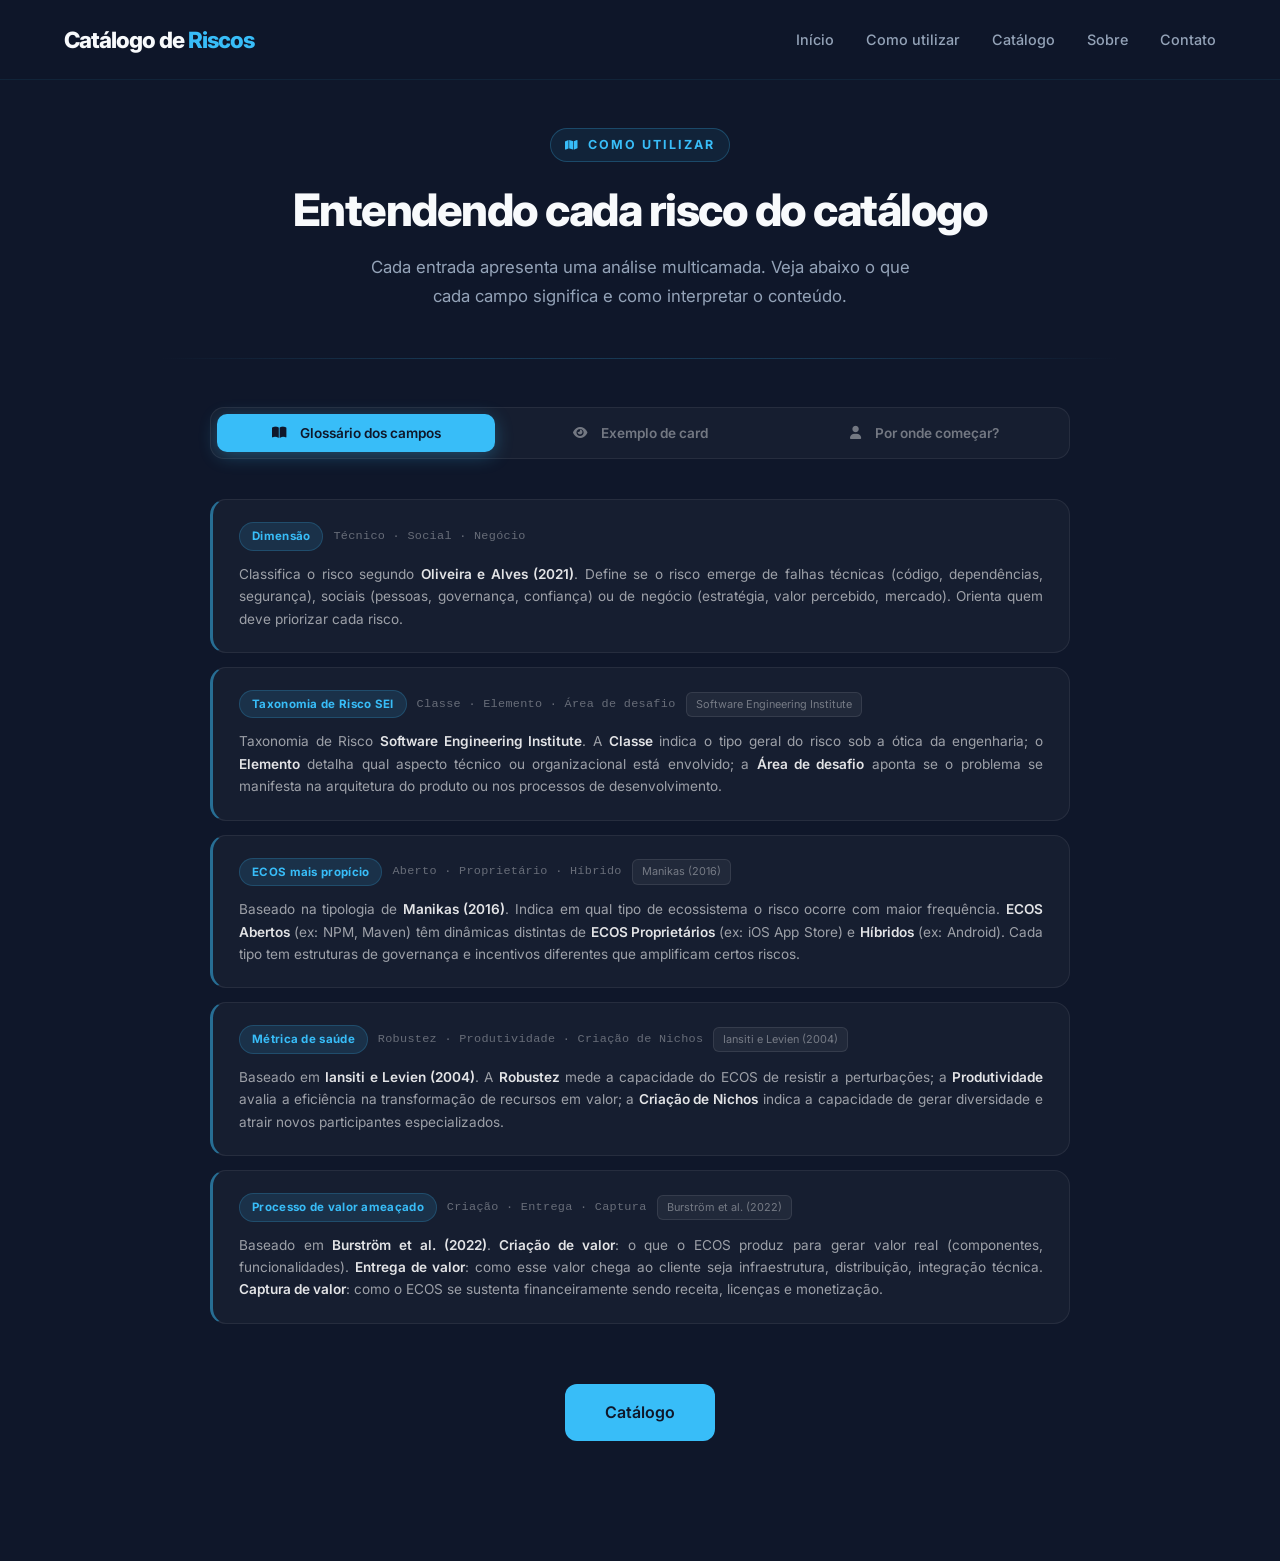
==== comoutilizar.html @ f5822603 "Update comoutilizar.html" ====
<!DOCTYPE html>
<html lang="pt-br">
<head>
    <meta charset="UTF-8">
    <meta name="viewport" content="width=device-width, initial-scale=1.0">
    <title>Como Utilizar | Catálogo de Riscos ECOS</title>
    <link rel="stylesheet" href="style.css">
    <link rel="stylesheet" href="https://fonts.googleapis.com/css2?family=Inter:wght@400;600;800&display=swap">
    <link rel="stylesheet" href="https://cdnjs.cloudflare.com/ajax/libs/font-awesome/6.0.0/css/all.min.css">
    <style>

        /* ═══════════════════════════════════════════
           COMO UTILIZAR — ENHANCED VISUAL DESIGN
        ═══════════════════════════════════════════ */

        /* ── Page hero strip ── */
        .page-hero-strip {
            padding: 0 5% 0;
            max-width: 960px;
            margin: 0 auto;
            text-align: center;
        }

        .page-hero-strip .tag-small {
            color: #38bdf8;
            display: inline-flex;
            align-items: center;
            gap: 8px;
            font-size: 0.78rem;
            letter-spacing: 2px;
            font-weight: 700;
            text-transform: uppercase;
            padding: 6px 14px;
            border: 1px solid rgba(56,189,248,0.25);
            border-radius: 100px;
            background: rgba(56,189,248,0.07);
            margin-bottom: 24px;
        }

        .page-hero-strip h2 {
            font-size: clamp(2rem, 4vw, 2.8rem);
            font-weight: 800;
            letter-spacing: -1.5px;
            line-height: 1.1;
            color: #f8fafc;
            margin-bottom: 18px;
        }

        .page-hero-strip p {
            color: #94a3b8;
            font-size: 1.05rem;
            max-width: 560px;
            margin: 0 auto;
            line-height: 1.7;
        }

        /* ── Divider line ── */
        .section-divider {
            width: 100%;
            max-width: 960px;
            margin: 48px auto 0;
            height: 1px;
            background: linear-gradient(to right, transparent, rgba(56,189,248,0.2) 30%, rgba(56,189,248,0.2) 70%, transparent);
        }

        /* ── Tabs ── */
        .tabs-wrapper {
            max-width: 860px;
            margin: 0 auto;
        }

        .tab-nav {
            display: flex;
            gap: 6px;
            background: rgba(255,255,255,0.03);
            border: 1px solid rgba(255,255,255,0.07);
            border-radius: 14px;
            padding: 6px;
            margin-bottom: 40px;
        }

        .tab-btn {
            flex: 1;
            padding: 11px 18px;
            font-size: 0.85rem;
            font-weight: 600;
            background: transparent;
            border: none;
            border-radius: 10px;
            color: rgba(255,255,255,0.4);
            cursor: pointer;
            transition: color .22s, background .22s, box-shadow .22s;
            font-family: inherit;
            display: flex;
            align-items: center;
            justify-content: center;
            gap: 8px;
            white-space: nowrap;
        }
        .tab-btn i { font-size: 0.8rem; }
        .tab-btn:hover { color: rgba(255,255,255,0.7); background: rgba(255,255,255,0.04); }
        .tab-btn.active {
            color: #0f172a;
            background: #38bdf8;
            box-shadow: 0 4px 18px rgba(56,189,248,0.3);
        }
        .tab-btn.active i { color: #0f172a; }

        .tab-panel { display: none; }
        .tab-panel.active { display: block; }

        /* ─────────────────────────────────────────────
           CARD DEMO — RÉPLICA COMPLETA DO PAINEL LATERAL
        ───────────────────────────────────────────── */

        .card-demo-wrapper {
            background: #0b1120;
            border: 1px solid rgba(56,189,248,0.15);
            border-radius: 20px;
            overflow: hidden;
            box-shadow: 0 30px 80px rgba(0,0,0,0.5);
            margin-bottom: 24px;
        }

        /* CABEÇALHO (= .panel-header) */
        .demo-panel-header {
            padding: 28px 36px 24px;
            background: #0f172a;
            border-bottom: 1px solid rgba(255,255,255,0.06);
            position: relative;
            border-top: 4px solid #38bdf8;
        }

        .demo-panel-header-meta {
            display: flex;
            align-items: center;
            gap: 10px;
            margin-bottom: 12px;
        }

        .demo-id-tag {
            font-size: 0.78rem;
            font-weight: 800;
            color: #38bdf8;
            letter-spacing: 1px;
            font-family: monospace;
        }

        .demo-dim-tag {
            font-size: 0.68rem;
            font-weight: 700;
            text-transform: uppercase;
            letter-spacing: 1px;
            padding: 3px 10px;
            border-radius: 4px;
            background: rgba(56,189,248,0.12);
            color: #38bdf8;
            border: 1px solid rgba(56,189,248,0.25);
        }

        .demo-panel-header h2 {
            font-size: 1.35rem;
            font-weight: 800;
            color: #f8fafc;
            line-height: 1.25;
            letter-spacing: -0.5px;
            margin-bottom: 8px;
        }

        .demo-panel-desc {
            font-size: 0.88rem;
            color: #94a3b8;
            line-height: 1.65;
        }

        /* CORPO DO PAINEL (= .panel-body) */
        .demo-panel-body {
            padding: 20px 28px 28px;
            display: flex;
            flex-direction: column;
            gap: 14px;
        }

        /* CARDS INTERNOS (= .panel-card) */
        .demo-inner-card {
            background: #1e293b;
            border-radius: 14px;
            border: 1px solid rgba(255,255,255,0.05);
            padding: 20px 22px;
            transition: border-color 0.2s, box-shadow 0.2s;
            cursor: default;
        }
        .demo-inner-card:hover {
            border-color: rgba(56,189,248,0.35);
            box-shadow: 0 0 0 2px rgba(56,189,248,0.07);
        }

        /* CABEÇALHO DO PAINEL */
        .demo-panel-header {
            cursor: default;
        }

        /* TÍTULO DOS BLOCOS (= .panel-card-title) */
        .demo-card-title {
            font-size: 0.7rem;
            font-weight: 800;
            text-transform: uppercase;
            letter-spacing: 2px;
            color: #38bdf8;
            margin-bottom: 18px;
            display: flex;
            align-items: center;
            gap: 6px;
        }
        .demo-card-title.green  { color: #4ade80; }
        .demo-card-title.purple { color: #c084fc; }
        .demo-card-title.orange { color: #fb923c; }

        /* GRID 2 COLUNAS (= .panel-grid-2) */
        .demo-grid-2 {
            display: grid;
            grid-template-columns: 1fr 1fr;
            gap: 20px;
        }

        /* LABELS E VALORES (= .field-label / .field-value) */
        .demo-field-label {
            display: block;
            font-size: 0.65rem;
            color: #94a3b8;
            text-transform: uppercase;
            letter-spacing: 0.8px;
            margin-bottom: 6px;
        }
        .demo-field-value {
            display: block;
            font-size: 0.95rem;
            font-weight: 700;
            color: #f8fafc;
            line-height: 1.4;
        }
        .demo-field-value.accent { color: #38bdf8; }

        /* JUSTIFICATIVA (= .justification-box) */
        .demo-just-box {
            background: rgba(15,23,42,0.6);
            border-left: 3px solid rgba(56,189,248,0.4);
            border-radius: 0 8px 8px 0;
            padding: 14px 16px;
            margin-top: 16px;
        }
        .demo-just-box.green { border-left-color: rgba(74,222,128,0.4); }
        .demo-just-label {
            font-size: 0.62rem;
            text-transform: uppercase;
            letter-spacing: 1.2px;
            color: #94a3b8;
            margin-bottom: 8px;
            font-weight: 600;
        }
        .demo-just-box p {
            font-style: italic;
            color: #94a3b8;
            font-size: 0.85rem;
            line-height: 1.6;
            margin: 0;
        }

        /* SOLUÇÕES — flex, idêntico ao painel real */
        .demo-solutions-list { display: flex; flex-direction: column; gap: 10px; }
        .demo-solution-item {
            display: flex;
            align-items: flex-start;
            justify-content: space-between;
            gap: 12px;
            background: rgba(15,23,42,0.5);
            border: 1px solid rgba(255,255,255,0.06);
            border-radius: 10px;
            padding: 10px 14px;
            transition: background 0.2s, border-color 0.2s;
        }
        .demo-solution-item:hover {
            background: rgba(74,222,128,0.04);
            border-color: rgba(74,222,128,0.15);
        }
        .demo-solution-info {
            display: flex;
            flex-direction: column;
            gap: 4px;
            flex: 1;
            min-width: 0;
        }
        .demo-solution-name {
            font-size: 0.77rem;
            font-weight: 700;
            color: #38bdf8;
            letter-spacing: 0.2px;
        }
        .demo-solution-desc {
            font-size: 0.82rem;
            color: #94a3b8;
            line-height: 1.45;
        }

        /* ESTUDOS PRIMÁRIOS — flex, idêntico ao painel real */
        .demo-studies-list { display: flex; flex-direction: column; gap: 10px; }
        .demo-study-entry {
            display: flex;
            align-items: flex-start;
            justify-content: space-between;
            gap: 12px;
            padding: 10px 14px;
            background: rgba(255,255,255,0.03);
            border: 1px solid rgba(255,255,255,0.07);
            border-radius: 8px;
            transition: background 0.2s, border-color 0.2s;
        }
        .demo-study-entry:hover {
            background: rgba(56,189,248,0.05);
            border-color: rgba(56,189,248,0.18);
        }
        .demo-study-info {
            display: flex;
            flex-direction: column;
            gap: 4px;
            flex: 1;
            min-width: 0;
        }
        .demo-study-title {
            font-size: 0.79rem;
            color: #cbd5e1;
            line-height: 1.45;
        }

        /* BOTÃO COMPARTILHADO (visual, sem link real no demo) */
        .demo-btn-link {
            display: inline-flex;
            align-items: center;
            gap: 5px;
            flex-shrink: 0;
            padding: 5px 11px;
            font-size: 0.72rem;
            font-weight: 600;
            color: #94a3b8;
            background: rgba(255,255,255,0.04);
            border: 1px solid rgba(255,255,255,0.1);
            border-radius: 6px;
            white-space: nowrap;
            margin-top: 2px;
            cursor: default;
            font-family: inherit;
            user-select: none;
        }

        /* RODAPÉ DE NAVEGAÇÃO (= .panel-footer) */
        .demo-panel-footer {
            display: flex;
            align-items: center;
            justify-content: space-between;
            padding: 16px 28px;
            border-top: 1px solid rgba(255,255,255,0.06);
            background: #0f172a;
        }
        .demo-nav-btn {
            background: rgba(255,255,255,0.05);
            border: 1px solid rgba(255,255,255,0.08);
            color: #94a3b8;
            font-size: 0.85rem;
            font-weight: 600;
            padding: 9px 20px;
            border-radius: 8px;
            font-family: 'Inter', sans-serif;
            opacity: 0.4;
            cursor: default;
        }
        .demo-nav-btn.primary {
            background: #38bdf8;
            border-color: #38bdf8;
            color: #0f172a;
            font-weight: 700;
            opacity: 1;
        }
        .demo-nav-count {
            font-size: 0.82rem;
            color: #94a3b8;
            font-weight: 500;
        }

        /* ── Sublinhados indicativos de hover nos elementos menores ── */
        .demo-hoverable {
            cursor: default;
        }
        .demo-hoverable-white {
            cursor: default;
        }

        /* ── Seta de clique discreta em cada bloco ── */
        .demo-inner-card,
        .demo-panel-header {
            position: relative;
        }

        .hint-arrow-btn {
            position: absolute;
            top: 14px;
            right: 14px;
            width: 28px;
            height: 28px;
            border-radius: 50%;
            background: rgba(56,189,248,0.10);
            border: 1px solid rgba(56,189,248,0.22);
            color: #38bdf8;
            display: flex;
            align-items: center;
            justify-content: center;
            cursor: pointer;
            transition: background 0.18s, border-color 0.18s, transform 0.18s;
            flex-shrink: 0;
            z-index: 2;
            font-size: 0.75rem;
            line-height: 1;
            user-select: none;
            -webkit-tap-highlight-color: transparent;
        }
        .hint-arrow-btn:hover {
            background: rgba(56,189,248,0.22);
            border-color: rgba(56,189,248,0.5);
            transform: scale(1.1);
        }
        .hint-arrow-btn:active {
            transform: scale(0.95);
        }
        /* Arrow icon via SVG inline */
        .hint-arrow-btn svg {
            pointer-events: none;
        }

        /* ─────────────────────────────────────────────
           MODAL DE HINT — estilo idêntico ao catálogo
        ───────────────────────────────────────────── */

        /* Overlay com backdrop blur */
        .hint-modal-overlay {
            display: none;
            position: fixed;
            inset: 0;
            z-index: 4000;
            background: rgba(5, 12, 30, 0.65);
            backdrop-filter: blur(6px);
            -webkit-backdrop-filter: blur(6px);
            align-items: center;
            justify-content: center;
            padding: 24px 16px;
        }
        .hint-modal-overlay.visible {
            display: flex;
            animation: hintOverlayIn 0.18s ease;
        }
        @keyframes hintOverlayIn {
            from { opacity: 0; }
            to   { opacity: 1; }
        }

        /* Card do modal */
        .hint-modal-card {
            background: #1a2540;
            border: 1px solid rgba(56,189,248,0.22);
            border-radius: 18px;
            padding: 28px 28px 24px;
            max-width: 480px;
            width: 100%;
            position: relative;
            box-shadow: 0 24px 80px rgba(0,0,0,0.6);
            animation: hintCardIn 0.22s cubic-bezier(0.34,1.3,0.64,1);
        }
        @keyframes hintCardIn {
            from { opacity: 0; transform: scale(0.93) translateY(10px); }
            to   { opacity: 1; transform: scale(1) translateY(0); }
        }

        /* Cabeçalho do modal */
        .hint-modal-header {
            display: flex;
            align-items: center;
            gap: 12px;
            margin-bottom: 18px;
        }
        .hint-modal-icon {
            width: 34px;
            height: 34px;
            border-radius: 50%;
            background: rgba(56,189,248,0.12);
            border: 1px solid rgba(56,189,248,0.28);
            display: flex;
            align-items: center;
            justify-content: center;
            flex-shrink: 0;
            color: #38bdf8;
        }
        .hint-modal-title {
            font-size: 0.72rem;
            font-weight: 800;
            text-transform: uppercase;
            letter-spacing: 1.8px;
            color: #38bdf8;
            flex: 1;
        }
        .hint-modal-close {
            width: 28px;
            height: 28px;
            border-radius: 50%;
            background: rgba(255,255,255,0.07);
            border: 1px solid rgba(255,255,255,0.12);
            color: rgba(255,255,255,0.55);
            display: flex;
            align-items: center;
            justify-content: center;
            cursor: pointer;
            font-size: 0.9rem;
            font-weight: 700;
            transition: background 0.15s, color 0.15s;
            flex-shrink: 0;
            line-height: 1;
            font-family: inherit;
        }
        .hint-modal-close:hover {
            background: rgba(255,255,255,0.13);
            color: #fff;
        }

        /* Corpo do modal */
        .hint-modal-body {
            font-size: 0.9rem;
            color: rgba(255,255,255,0.72);
            line-height: 1.7;
            margin: 0 0 14px;
        }

        /* Fonte / referência */
        .hint-modal-source {
            font-size: 0.7rem;
            color: rgba(255,255,255,0.35);
            font-style: italic;
            border-top: 1px solid rgba(255,255,255,0.06);
            padding-top: 10px;
            margin-top: 4px;
            line-height: 1.5;
        }
        .hint-modal-source:empty { display: none; }

        /* ─────────────────────────────────────────────
           TOOLTIP FLUTUANTE (não usado — oculto)
        ───────────────────────────────────────────── */
        .hint-tooltip { display: none; }

        /* ─────────────────────────────────────────────
           HINT BOX ESTÁTICO (abaixo do card)
        ───────────────────────────────────────────── */
        .hint-box {
            background: rgba(56,189,248,0.07);
            border: 1px solid rgba(56,189,248,0.2);
            border-left: 3px solid #38bdf8;
            border-radius: 0 10px 10px 0;
            padding: 14px 18px;
            min-height: 72px;
            display: flex;
            gap: 12px;
            align-items: flex-start;
            transition: all .2s;
        }
        .hint-icon { font-size: 1.1rem; margin-top: 2px; flex-shrink: 0; }
        .hint-label {
            font-size: 0.72rem;
            font-weight: 600;
            text-transform: uppercase;
            letter-spacing: .07em;
            color: #38bdf8;
            margin: 0 0 4px;
        }
        .hint-text {
            font-size: 0.85rem;
            color: rgba(255,255,255,0.65);
            margin: 0;
            line-height: 1.55;
        }

        /* ── Animations ── */
        @keyframes fadeSlideUp {
            from { opacity: 0; transform: translateY(16px); }
            to   { opacity: 1; transform: translateY(0); }
        }

        .tab-panel.active {
            display: block;
            animation: fadeSlideUp 0.3s ease;
        }

        /* ── Hover legend ── */
        .hover-legend,
        .hover-legend-touch {
            display: flex;
            align-items: center;
            gap: 10px;
            font-size: 0.8rem;
            color: rgba(255,255,255,0.4);
            justify-content: center;
            margin-bottom: 20px;
            background: rgba(56,189,248,0.05);
            border: 1px solid rgba(56,189,248,0.12);
            border-radius: 100px;
            padding: 8px 20px;
            width: fit-content;
            margin-left: auto;
            margin-right: auto;
        }
        .hover-legend-dot {
            width: 7px; height: 7px;
            background: #38bdf8;
            border-radius: 50%;
            flex-shrink: 0;
            animation: pulse-dot 2s infinite;
        }
        @keyframes pulse-dot {
            0%, 100% { opacity: 1; transform: scale(1); box-shadow: 0 0 0 0 rgba(56,189,248,0.4); }
            50%       { opacity: 0.6; transform: scale(0.8); box-shadow: 0 0 0 4px rgba(56,189,248,0); }
        }

        /* A versão touch fica oculta — usamos apenas uma legenda universal */
        .hover-legend-touch { display: none !important; }

        /* ── Glossário ── */
        .glossary-grid { display: grid; gap: 14px; }

        .gloss-card {
            background: rgba(255,255,255,0.03);
            border: 1px solid rgba(255,255,255,0.07);
            border-radius: 16px;
            padding: 22px 26px;
            position: relative;
            overflow: hidden;
            transition: border-color .2s, background .2s, transform .2s;
        }
        .gloss-card::before {
            content: '';
            position: absolute;
            inset: 0;
            border-radius: inherit;
            opacity: 0;
            transition: opacity .2s;
        }
        .gloss-card:hover {
            border-color: rgba(255,255,255,0.14);
            background: rgba(255,255,255,0.05);
            transform: translateY(-2px);
        }

        /* Left accent bar per card */
        .gloss-card.accent-blue  { border-left: 3px solid rgba(56,189,248,0.5); }
        .gloss-card.accent-green { border-left: 3px solid rgba(74,222,128,0.5); }
        .gloss-card.accent-amber { border-left: 3px solid rgba(251,191,36,0.5); }
        .gloss-card.accent-teal  { border-left: 3px solid rgba(45,212,191,0.5); }
        .gloss-card.accent-coral { border-left: 3px solid rgba(251,113,133,0.5); }

        .gloss-header {
            display: flex;
            align-items: center;
            gap: 10px;
            margin-bottom: 12px;
            flex-wrap: wrap;
        }
        .gloss-badge {
            font-size: 0.72rem;
            font-weight: 700;
            padding: 4px 12px;
            border-radius: 100px;
            letter-spacing: 0.3px;
        }
        .gloss-badge.blue   { background: rgba(56,189,248,0.12);  color: #38bdf8;  border: 1px solid rgba(56,189,248,0.2); }
        .gloss-badge.green  { background: rgba(74,222,128,0.12);  color: #4ade80;  border: 1px solid rgba(74,222,128,0.2); }
        .gloss-badge.amber  { background: rgba(251,191,36,0.12);  color: #fbbf24;  border: 1px solid rgba(251,191,36,0.2); }
        .gloss-badge.teal   { background: rgba(45,212,191,0.12);  color: #2dd4bf;  border: 1px solid rgba(45,212,191,0.2); }
        .gloss-badge.purple { background: rgba(167,139,250,0.12); color: #a78bfa;  border: 1px solid rgba(167,139,250,0.2); }
        .gloss-badge.coral  { background: rgba(251,113,133,0.12); color: #fb7185;  border: 1px solid rgba(251,113,133,0.2); }
        .gloss-sub {
            font-size: 0.74rem;
            color: rgba(255,255,255,0.35);
            font-family: monospace;
            letter-spacing: 0.3px;
        }
        .gloss-text { font-size: 0.85rem; color: rgba(255,255,255,0.58); margin: 0; line-height: 1.65; }
        .gloss-text strong { color: rgba(255,255,255,0.88); font-weight: 600; }
        .ref-tag {
            display: inline-flex;
            align-items: center;
            font-size: 0.68rem;
            padding: 3px 9px;
            border-radius: 6px;
            background: rgba(255,255,255,0.05);
            color: rgba(255,255,255,0.38);
            border: 1px solid rgba(255,255,255,0.09);
        }

        /* ── Perfis ── */
        .profile-hint {
            font-size: 0.88rem;
            color: rgba(255,255,255,0.45);
            margin-bottom: 28px;
            text-align: center;
            display: flex;
            align-items: center;
            justify-content: center;
            gap: 8px;
        }
        .profile-hint::before, .profile-hint::after {
            content: '';
            flex: 1;
            height: 1px;
            background: rgba(255,255,255,0.07);
            max-width: 80px;
        }

        .profiles-grid { display: grid; gap: 14px; }

        .profile-card {
            background: rgba(255,255,255,0.03);
            border: 1px solid rgba(255,255,255,0.07);
            border-radius: 16px;
            padding: 22px 26px;
            display: flex;
            justify-content: space-between;
            align-items: center;
            gap: 20px;
            text-decoration: none;
            transition: border-color .22s, background .22s, transform .22s, box-shadow .22s;
            cursor: pointer;
            position: relative;
            overflow: hidden;
        }
        .profile-card::after {
            content: '';
            position: absolute;
            left: 0; top: 0; bottom: 0;
            width: 3px;
            border-radius: 0 2px 2px 0;
            background: #38bdf8;
            opacity: 0;
            transition: opacity .22s;
        }
        .profile-card:hover {
            border-color: rgba(56,189,248,0.3);
            background: rgba(56,189,248,0.04);
            transform: translateX(4px);
            box-shadow: 0 4px 20px rgba(0,0,0,0.2);
        }
        .profile-card:hover::after { opacity: 1; }

        /* Hover colors per profile matching catalog palette */
        .profile-card--tecnico:hover  { border-color: rgba(56,189,248,0.3);  background: rgba(56,189,248,0.04); }
        .profile-card--tecnico::after { background: #38bdf8; }

        .profile-card--social:hover   { border-color: rgba(251,191,36,0.3);  background: rgba(251,191,36,0.04); }
        .profile-card--social::after  { background: #fbbf24; }

        .profile-card--negocio:hover  { border-color: rgba(74,222,128,0.3);  background: rgba(74,222,128,0.04); }
        .profile-card--negocio::after { background: #4ade80; }

        .profile-card--todos:hover    { border-color: rgba(167,139,250,0.3); background: rgba(167,139,250,0.04); }
        .profile-card--todos::after   { background: #a78bfa; }

        .profile-title { font-size: 0.95rem; font-weight: 700; color: #f8fafc; margin: 0 0 5px; }
        .profile-sub { font-size: 0.8rem; color: rgba(255,255,255,0.42); margin: 0; line-height: 1.5; }
        .profile-tag {
            font-size: 0.72rem;
            font-weight: 700;
            padding: 6px 14px;
            border-radius: 100px;
            white-space: nowrap;
            flex-shrink: 0;
            letter-spacing: 0.3px;
        }
        .profile-tag.blue   { background: rgba(56,189,248,0.12);  color: #38bdf8;  border: 1px solid rgba(56,189,248,0.2); }
        .profile-tag.green  { background: rgba(74,222,128,0.12);  color: #4ade80;  border: 1px solid rgba(74,222,128,0.2); }
        .profile-tag.amber  { background: rgba(251,191,36,0.12);  color: #fbbf24;  border: 1px solid rgba(251,191,36,0.2); }
        .profile-tag.purple { background: rgba(167,139,250,0.12); color: #a78bfa;  border: 1px solid rgba(167,139,250,0.2); }

        .cta-area {
            text-align: center;
            margin-top: 60px;
            padding: 48px 32px;
            background: rgba(56,189,248,0.04);
            border: 1px solid rgba(56,189,248,0.12);
            border-radius: 20px;
            position: relative;
            overflow: hidden;
        }
        .cta-area::before {
            content: '';
            position: absolute;
            top: -60px; left: 50%;
            transform: translateX(-50%);
            width: 300px; height: 180px;
            background: radial-gradient(circle, rgba(56,189,248,0.08) 0%, transparent 70%);
            pointer-events: none;
        }
        .cta-area p {
            color: rgba(255,255,255,0.45);
            font-size: 0.88rem;
            margin-top: 14px;
        }

        .tag-small {
            display: inline-flex;
            align-items: center;
            gap: 6px;
            font-size: 0.75rem;
            font-weight: 700;
            letter-spacing: 2px;
            text-transform: uppercase;
            margin-bottom: 20px;
        }

        .methodology-section { padding: calc(var(--nav-height, 80px) + 48px) 5% 120px; }
        .container { max-width: 960px; margin: 0 auto; }

        /* Anula o padding: 120px 5% do main global do style.css */
        main { padding: 0 !important; }

        /* ═══════════════════════════════════════════
           RESPONSIVIDADE — COMO UTILIZAR
        ═══════════════════════════════════════════ */

        /* ── Tablet (≤900px) ── */
        @media (max-width: 900px) {
            .methodology-section { padding: calc(var(--nav-height, 80px) + 32px) 5% 80px; }
            .page-hero-strip h2 { font-size: clamp(1.7rem, 5vw, 2.4rem); }
        }

        /* ── Painel de hint touch (substitui o tooltip em touch) ── */
        /* JS adiciona .touch-device ao body quando detecta dispositivo touch */
        .mobile-hint-panel {
            display: block;
            position: fixed;
            bottom: 0;
            left: 0;
            right: 0;
            z-index: 3000;
            background: #0f172a;
            border-top: 1px solid rgba(56,189,248,0.25);
            border-radius: 16px 16px 0 0;
            padding: 16px 20px 24px;
            transform: translateY(110%);
            transition: transform 0.28s cubic-bezier(0.34, 1.2, 0.64, 1);
            box-shadow: 0 -8px 40px rgba(0,0,0,0.5);
            max-height: 55vh;
            overflow-y: auto;
            pointer-events: none;
        }
        .mobile-hint-panel.visible {
            transform: translateY(0);
            pointer-events: auto;
        }
        .mobile-hint-panel-handle {
            width: 36px;
            height: 4px;
            background: rgba(255,255,255,0.15);
            border-radius: 2px;
            margin: 0 auto 14px;
        }
        .mobile-hint-panel-label {
            font-size: 0.65rem;
            font-weight: 800;
            text-transform: uppercase;
            letter-spacing: 1.5px;
            color: #38bdf8;
            margin-bottom: 8px;
        }
        .mobile-hint-panel-text {
            font-size: 0.9rem;
            color: rgba(255,255,255,0.72);
            line-height: 1.6;
            margin: 0;
        }
        .mobile-hint-overlay {
            display: block;
            position: fixed;
            inset: 0;
            z-index: 2999;
            background: rgba(0,0,0,0.35);
            opacity: 0;
            pointer-events: none;
            transition: opacity 0.22s;
        }
        .mobile-hint-overlay.visible {
            opacity: 1;
            pointer-events: auto;
        }
        /* Indicação visual de toque (apenas em touch) */
        body.touch-device .demo-inner-card {
            cursor: pointer;
            position: relative;
        }
        body.touch-device .hint-tooltip { display: none !important; }
        body.touch-device .demo-hoverable,
        body.touch-device .demo-hoverable-white { border-bottom: none; cursor: default; }

        body.touch-device .demo-panel-header { cursor: pointer; }

        @media (max-width: 768px) {
            .methodology-section { padding: calc(var(--nav-height, 64px) + 24px) 4% 60px; }

            /* Tooltip flutuante — oculto em mobile pequeno */
            .hint-tooltip { display: none !important; }

            /* Tab nav — wrap para 2 colunas */
            .tab-nav { flex-wrap: wrap; }
            .tab-btn { flex: 1 1 calc(50% - 6px); font-size: 0.8rem; padding: 10px 10px; white-space: normal; text-align: center; }

            .demo-panel-header { padding: 20px 18px 18px; }
            .demo-panel-header h2 { font-size: 1.1rem; }
            .demo-panel-desc { font-size: 0.83rem; }

            /* Corpo do card demo */
            .demo-panel-body { padding: 14px 16px 20px; gap: 10px; }
            .demo-inner-card { padding: 14px 16px; }

            /* Grid 2 colunas → 1 coluna */
            .demo-grid-2 { grid-template-columns: 1fr; gap: 12px; }

            /* Rodapé nav do card demo */
            .demo-panel-footer { padding: 12px 16px; flex-wrap: wrap; gap: 8px; }
            .demo-nav-btn { padding: 8px 12px; font-size: 0.8rem; cursor: pointer; }

            /* Glossário */
            .gloss-card { padding: 16px 18px; }

            /* Perfis */
            .profile-card { flex-direction: column; align-items: flex-start; gap: 10px; padding: 18px 20px; }
            .profile-tag { align-self: flex-end; }

            /* Hint box estático — mais compacto */
            .hint-box { min-height: auto; padding: 12px 14px; }
        }

        /* ── Mobile pequeno (≤480px) ── */
        @media (max-width: 480px) {
            .methodology-section { padding: calc(var(--nav-height, 64px) + 16px) 4% 48px; }
            .page-hero-strip h2 { font-size: clamp(1.5rem, 7vw, 1.9rem); letter-spacing: -0.5px; }
            .page-hero-strip p { font-size: 0.95rem; }

            .tab-btn { flex: 1 1 100%; }
            .tab-btn i { display: none; }

            .demo-panel-header { padding: 16px 14px; }
            .demo-panel-header h2 { font-size: 1rem; }
            .demo-panel-body { padding: 12px 12px 16px; }
            .demo-panel-footer { padding: 10px 12px; flex-direction: column; align-items: stretch; }
            .demo-nav-btn { text-align: center; }
            .demo-nav-count { text-align: center; }

            .gloss-card { padding: 14px 16px; }
            .gloss-header { flex-wrap: wrap; gap: 6px; }

            .profile-card { padding: 14px 16px; }
        }
    </style>
</head>
<body>

    <header class="navbar">
        <nav class="nav-container">
            <div class="logo">Catálogo de<span> Riscos</span></div>
            <ul class="nav-links" id="navLinks">
                <li><a href="index.html" onclick="closeMenu()">Início</a></li>
                <li><a href="comoutilizar.html" onclick="closeMenu()">Como utilizar</a></li>
                <li><a href="index.html#catalogo" onclick="closeMenu()">Catálogo</a></li>
                <li><a href="sobre.html" onclick="closeMenu()">Sobre</a></li>
                <li><a href="index.html#contato" onclick="closeMenu()">Contato</a></li>
            </ul>
            <button class="hamburger" id="hamburger" aria-label="Menu" onclick="toggleMenu()">
                <span></span><span></span><span></span>
            </button>
        </nav>
    </header>

    <main>
        <section class="methodology-section">
            <div class="container">

                <header class="page-hero-strip">
                    <span class="tag-small" style="color: #38bdf8;">
                        <i class="fas fa-map" style="font-size:0.7rem;"></i>
                        COMO UTILIZAR
                    </span>
                    <h2>Entendendo cada risco do catálogo</h2>
                    <p>Cada entrada apresenta uma análise multicamada. Veja abaixo o que cada campo significa e como interpretar o conteúdo.</p>
                </header>

                <div class="section-divider"></div>

                <div style="height: 48px;"></div>

                <div class="tabs-wrapper">

                    <!-- NAV TABS -->
                    <div class="tab-nav">
                        <button class="tab-btn active" onclick="showTab('glossario', this)">
                            <i class="fas fa-book-open" style="margin-right:6px;"></i>Glossário dos campos
                        </button>
                        <button class="tab-btn" onclick="showTab('card', this)">
                            <i class="fas fa-eye" style="margin-right:6px;"></i>Exemplo de card
                        </button>
                        <button class="tab-btn" onclick="showTab('perfis', this)">
                            <i class="fas fa-user" style="margin-right:6px;"></i>Por onde começar?
                        </button>
                    </div>

                    <!-- TAB 1: CARD EXEMPLO -->
                    <div class="tab-panel" id="panel-card">

                        <div class="hover-legend">
                            <span class="hover-legend-dot"></span>
                            Clique no ícone <strong style="color:#38bdf8;font-weight:700;">?</strong> presente em cada seção para visualizar a explicação
                        </div>

                        <!-- ══════════════════════════════════════
                             RÉPLICA COMPLETA DO PAINEL LATERAL
                        ═══════════════════════════════════════ -->
                        <div class="card-demo-wrapper">

                            <!-- CABEÇALHO -->
                            <div class="demo-panel-header"
                                 data-hint="header">
                                <button class="hint-arrow-btn" aria-label="Ver explicação do cabeçalho" onclick="toggleHint('header', this)">
                                    <svg width="13" height="13" viewBox="0 0 24 24" fill="none" stroke="currentColor" stroke-width="2.5" stroke-linecap="round" stroke-linejoin="round"><circle cx="12" cy="12" r="10"/><line x1="12" y1="8" x2="12" y2="12"/><line x1="12" y1="16" x2="12.01" y2="16"/></svg>
                                </button>
                                <div class="demo-panel-header-meta">
                                    <span class="demo-id-tag"
                                          data-hint="id">R01</span>
                                    <span class="demo-dim-tag"
                                          data-hint="dim">Técnico</span>
                                </div>
                                <h2 class="demo-hoverable-white"
                                    data-hint="title">
                                    Comprometimento da cadeia de suprimentos de software
                                </h2>
                                <p class="demo-panel-desc demo-hoverable-white"
                                   data-hint="desc">
                                    A cadeia de suprimentos torna-se um vetor crítico para ameaças de cibersegurança, incluindo a injeção de código malicioso durante o desenvolvimento e distribuição de artefatos. Falhas em dependências upstream podem comprometer todo o ECOS (e.g., Heartbleed, Apache Struts).
                                </p>
                            </div>

                            <!-- CORPO DO PAINEL -->
                            <div class="demo-panel-body">

                                <!-- BLOCO 1: Análise SEI -->
                                <div class="demo-inner-card"
                                     data-hint="sei">
                                    <button class="hint-arrow-btn" aria-label="Ver explicação da Taxonomia SEI" onclick="toggleHint('sei', this)">
                                        <svg width="13" height="13" viewBox="0 0 24 24" fill="none" stroke="currentColor" stroke-width="2.5" stroke-linecap="round" stroke-linejoin="round"><circle cx="12" cy="12" r="10"/><line x1="12" y1="8" x2="12" y2="12"/><line x1="12" y1="16" x2="12.01" y2="16"/></svg>
                                    </button>
                                    <div class="demo-card-title">
                                        <span>Taxonomia de Risco SEI
                                    </div>
                                    <div class="demo-grid-2">
                                        <div>
                                            <span class="demo-field-label">Classe do Risco</span>
                                            <span class="demo-field-value">Risco de Engenharia de Produto</span>
                                        </div>
                                        <div>
                                            <span class="demo-field-label">Elemento do Risco</span>
                                            <span class="demo-field-value">Especialidades em engenharia</span>
                                        </div>
                                    </div>
                                    <div style="margin-top:16px;">
                                        <span class="demo-field-label">Área de Desafio</span>
                                        <span class="demo-field-value">Segurança (arquitetura)</span>
                                    </div>
                                </div>

                                <!-- BLOCO 2a: ECOS mais propício -->
                                <div class="demo-inner-card"
                                     data-hint="ecos">
                                    <button class="hint-arrow-btn" aria-label="Ver explicação do ECOS mais propício" onclick="toggleHint('ecos', this)">
                                        <svg width="13" height="13" viewBox="0 0 24 24" fill="none" stroke="currentColor" stroke-width="2.5" stroke-linecap="round" stroke-linejoin="round"><circle cx="12" cy="12" r="10"/><line x1="12" y1="8" x2="12" y2="12"/><line x1="12" y1="16" x2="12.01" y2="16"/></svg>
                                    </button>
                                    <div class="demo-card-title">
                                        <span>ECOS mais Propício ao Risco
                                    </div>
                                    <span class="demo-field-label"></span>
                                    <span class="demo-field-value">Híbrido / Aberto</span>
                                    <div class="demo-just-box" style="margin-top:14px;">
                                        <div class="demo-just-label">Por que este ecossistema?</div>
                                        <p>A interconexão e o uso massivo de bibliotecas de terceiros nesses ecossistemas criam vetores críticos para a injeção de código malicioso durante o desenvolvimento e distribuição. Essa dependência estrutural permite que falhas upstream comprometam toda a rede integrada.</p>
                                    </div>
                                </div>

                                <!-- BLOCO 2b: Métrica de Saúde -->
                                <div class="demo-inner-card"
                                     data-hint="metrica">
                                    <button class="hint-arrow-btn" aria-label="Ver explicação da Métrica de Saúde" onclick="toggleHint('metrica', this)">
                                        <svg width="13" height="13" viewBox="0 0 24 24" fill="none" stroke="currentColor" stroke-width="2.5" stroke-linecap="round" stroke-linejoin="round"><circle cx="12" cy="12" r="10"/><line x1="12" y1="8" x2="12" y2="12"/><line x1="12" y1="16" x2="12.01" y2="16"/></svg>
                                    </button>
                                    <div class="demo-card-title">
                                        <span>Métrica de Saúde Atingida pelo Risco
                                    </div>
                                    <span class="demo-field-label"></span>
                                    <span class="demo-field-value">Robustez</span>
                                    <div class="demo-just-box" style="margin-top:14px;">
                                        <div class="demo-just-label">Por que esta métrica?</div>
                                        <p>A robustez, conforme proposta por Iansiti e Levien (2004), mede a capacidade do ecossistema de sobreviver a perturbações. O comprometimento da cadeia de suprimentos representa uma ameaça direta à sobrevivência do ECOS, pois falhas introduzidas em componentes centrais podem propagar-se de forma sistêmica e comprometer a continuidade do ecossistema como um todo.</p>
                                    </div>
                                </div>

                                <!-- BLOCO 2c: Processo de Valor -->
                                <div class="demo-inner-card"
                                     data-hint="processo">
                                    <button class="hint-arrow-btn" aria-label="Ver explicação do Processo de Valor" onclick="toggleHint('processo', this)">
                                        <svg width="13" height="13" viewBox="0 0 24 24" fill="none" stroke="currentColor" stroke-width="2.5" stroke-linecap="round" stroke-linejoin="round"><circle cx="12" cy="12" r="10"/><line x1="12" y1="8" x2="12" y2="12"/><line x1="12" y1="16" x2="12.01" y2="16"/></svg>
                                    </button>
                                    <div class="demo-card-title">
                                        <span>Processo de Valor Ameaçado pelo Risco
                                    </div>
                                    <span class="demo-field-label"></span>
                                    <span class="demo-field-value">Criação e entrega de valor</span>
                                    <div class="demo-just-box" style="margin-top:14px;">
                                        <div class="demo-just-label">Por que este processo?</div>
                                        <p>Segundo Burström et al. (2022), a criação e entrega de valor correspondem ao processo pelo qual o ecossistema produz e disponibiliza soluções de software para seus participantes. O comprometimento da cadeia de suprimentos afeta diretamente esse processo, pois introduz falhas e artefatos maliciosos nos próprios produtos entregues, inviabilizando a confiança nas entregas do ecossistema.</p>
                                    </div>
                                </div>

                                <!-- BLOCO 3: Soluções -->
                                <div class="demo-inner-card"
                                     data-hint="solucoes">
                                    <button class="hint-arrow-btn" aria-label="Ver explicação das Soluções" onclick="toggleHint('solucoes', this)">
                                        <svg width="13" height="13" viewBox="0 0 24 24" fill="none" stroke="currentColor" stroke-width="2.5" stroke-linecap="round" stroke-linejoin="round"><circle cx="12" cy="12" r="10"/><line x1="12" y1="8" x2="12" y2="12"/><line x1="12" y1="16" x2="12.01" y2="16"/></svg>
                                    </button>
                                    <div class="demo-card-title">
                                        <span>Soluções Identificadas na Literatura
                                    </div>
                                    <div class="demo-solutions-list">
                                        <div class="demo-solution-item">
                                            <div class="demo-solution-info">
                                                <span class="demo-solution-name">Framework HIN e Metapath2Vec para classificação de pacotes</span>
                                                <span class="demo-solution-desc">Reduz a exposição a bibliotecas maliciosas, fortalecendo a cadeia de suprimentos.</span>
                                            </div>
                                            <span class="demo-btn-link"><svg width="12" height="12" viewBox="0 0 24 24" fill="none" stroke="currentColor" stroke-width="2.2" stroke-linecap="round" stroke-linejoin="round"><path d="M18 13v6a2 2 0 0 1-2 2H5a2 2 0 0 1-2-2V8a2 2 0 0 1 2-2h6"/><polyline points="15 3 21 3 21 9"/><line x1="10" y1="14" x2="21" y2="3"/></svg> Acessar estudo</span>
                                        </div>
                                        <div class="demo-solution-item">
                                            <div class="demo-solution-info">
                                                <span class="demo-solution-name">Framework distribuído TrustSECO para registrar e calcular fatos de confiança</span>
                                                <span class="demo-solution-desc">Registra e calcula fatos de confiança, apoiando a detecção de vulnerabilidades.</span>
                                            </div>
                                            <span class="demo-btn-link"><svg width="12" height="12" viewBox="0 0 24 24" fill="none" stroke="currentColor" stroke-width="2.2" stroke-linecap="round" stroke-linejoin="round"><path d="M18 13v6a2 2 0 0 1-2 2H5a2 2 0 0 1-2-2V8a2 2 0 0 1 2-2h6"/><polyline points="15 3 21 3 21 9"/><line x1="10" y1="14" x2="21" y2="3"/></svg> Acessar estudo</span>
                                        </div>
                                        <div class="demo-solution-item">
                                            <div class="demo-solution-info">
                                                <span class="demo-solution-name">Método de gerenciamento da confiabilidade da cadeia de suprimentos de software</span>
                                                <span class="demo-solution-desc">Utiliza grafos de conhecimento para identificar vulnerabilidades e calcular escores de confiabilidade na cadeia.</span>
                                            </div>
                                            <span class="demo-btn-link"><svg width="12" height="12" viewBox="0 0 24 24" fill="none" stroke="currentColor" stroke-width="2.2" stroke-linecap="round" stroke-linejoin="round"><path d="M18 13v6a2 2 0 0 1-2 2H5a2 2 0 0 1-2-2V8a2 2 0 0 1 2-2h6"/><polyline points="15 3 21 3 21 9"/><line x1="10" y1="14" x2="21" y2="3"/></svg> Acessar estudo</span>
                                        </div>
                                    </div>
                                </div>

                                <!-- BLOCO 4: Estudos Primários -->
                                <div class="demo-inner-card"
                                     data-hint="estudos">
                                    <button class="hint-arrow-btn" aria-label="Ver explicação dos Estudos Primários" onclick="toggleHint('estudos', this)">
                                        <svg width="13" height="13" viewBox="0 0 24 24" fill="none" stroke="currentColor" stroke-width="2.5" stroke-linecap="round" stroke-linejoin="round"><circle cx="12" cy="12" r="10"/><line x1="12" y1="8" x2="12" y2="12"/><line x1="12" y1="16" x2="12.01" y2="16"/></svg>
                                    </button>
                                    <div class="demo-card-title">
                                        <span>Estudos Primários que Identificaram este Risco
                                    </div>
                                    <div class="demo-studies-list">
                                        <div class="demo-study-entry">
                                            <div class="demo-study-info">
                                                <span class="demo-study-title">A Graph-Based Approach for Software Functionality Classification on the Web – Wang et al. (2025)</span>
                                            </div>
                                            <span class="demo-btn-link"><svg width="12" height="12" viewBox="0 0 24 24" fill="none" stroke="currentColor" stroke-width="2.2" stroke-linecap="round" stroke-linejoin="round"><path d="M18 13v6a2 2 0 0 1-2 2H5a2 2 0 0 1-2-2V8a2 2 0 0 1 2-2h6"/><polyline points="15 3 21 3 21 9"/><line x1="10" y1="14" x2="21" y2="3"/></svg> Acessar estudo</span>
                                        </div>
                                        <div class="demo-study-entry">
                                            <div class="demo-study-info">
                                                <span class="demo-study-title">OSS Malicious Package Analysis in the Wild – Vu et al. (2025)</span>
                                            </div>
                                            <span class="demo-btn-link"><svg width="12" height="12" viewBox="0 0 24 24" fill="none" stroke="currentColor" stroke-width="2.2" stroke-linecap="round" stroke-linejoin="round"><path d="M18 13v6a2 2 0 0 1-2 2H5a2 2 0 0 1-2-2V8a2 2 0 0 1 2-2h6"/><polyline points="15 3 21 3 21 9"/><line x1="10" y1="14" x2="21" y2="3"/></svg> Acessar estudo</span>
                                        </div>
                                        <div class="demo-study-entry">
                                            <div class="demo-study-info">
                                                <span class="demo-study-title">Modeling Interconnected Social and Technical Risks in Open Source Software Ecosystems – Vidoni (2024)</span>
                                            </div>
                                            <span class="demo-btn-link"><svg width="12" height="12" viewBox="0 0 24 24" fill="none" stroke="currentColor" stroke-width="2.2" stroke-linecap="round" stroke-linejoin="round"><path d="M18 13v6a2 2 0 0 1-2 2H5a2 2 0 0 1-2-2V8a2 2 0 0 1 2-2h6"/><polyline points="15 3 21 3 21 9"/><line x1="10" y1="14" x2="21" y2="3"/></svg> Acessar estudo</span>
                                        </div>
                                        <div class="demo-study-entry">
                                            <div class="demo-study-info">
                                                <span class="demo-study-title">Lessons from the Long Tail: Analysing Unsafe Dependency Updates across Software Ecosystems – Dann et al. (2023)</span>
                                            </div>
                                            <span class="demo-btn-link"><svg width="12" height="12" viewBox="0 0 24 24" fill="none" stroke="currentColor" stroke-width="2.2" stroke-linecap="round" stroke-linejoin="round"><path d="M18 13v6a2 2 0 0 1-2 2H5a2 2 0 0 1-2-2V8a2 2 0 0 1 2-2h6"/><polyline points="15 3 21 3 21 9"/><line x1="10" y1="14" x2="21" y2="3"/></svg> Acessar estudo</span>
                                        </div>
                                        <div class="demo-study-entry">
                                            <div class="demo-study-info">
                                                <span class="demo-study-title">An Empirical Study of Artifacts and Security Risks in the Pre-trained Model Supply Chain – Yang et al. (2022)</span>
                                            </div>
                                            <span class="demo-btn-link"><svg width="12" height="12" viewBox="0 0 24 24" fill="none" stroke="currentColor" stroke-width="2.2" stroke-linecap="round" stroke-linejoin="round"><path d="M18 13v6a2 2 0 0 1-2 2H5a2 2 0 0 1-2-2V8a2 2 0 0 1 2-2h6"/><polyline points="15 3 21 3 21 9"/><line x1="10" y1="14" x2="21" y2="3"/></svg> Acessar estudo</span>
                                        </div>
                                        <div class="demo-study-entry">
                                            <div class="demo-study-info">
                                                <span class="demo-study-title">TrustSECO: A Distributed Infrastructure for Providing Trust in the Software Ecosystem – Jansen et al. (2021)</span>
                                            </div>
                                            <span class="demo-btn-link"><svg width="12" height="12" viewBox="0 0 24 24" fill="none" stroke="currentColor" stroke-width="2.2" stroke-linecap="round" stroke-linejoin="round"><path d="M18 13v6a2 2 0 0 1-2 2H5a2 2 0 0 1-2-2V8a2 2 0 0 1 2-2h6"/><polyline points="15 3 21 3 21 9"/><line x1="10" y1="14" x2="21" y2="3"/></svg> Acessar estudo</span>
                                        </div>
                                    </div>
                                </div>

                            </div><!-- /demo-panel-body -->

                            <!-- RODAPÉ DE NAVEGAÇÃO -->
                            <div class="demo-panel-footer">
                                <button class="demo-nav-btn" disabled
                                        data-hint="navAnterior"
                                        onclick="toggleHint('navAnterior', this)">← Anterior</button>
                                <span class="demo-nav-count"
                                      data-hint="navCount"
                                      style="cursor:pointer;"
                                      onclick="toggleHint('navCount', this)">1 de 24</span>
                                <button class="demo-nav-btn primary"
                                        data-hint="navProximo"
                                        onclick="toggleHint('navProximo', this)">Próximo →</button>
                            </div>

                        </div><!-- /card-demo-wrapper -->

                    </div><!-- /panel-card -->


                    <!-- TAB 2: GLOSSÁRIO -->
                    <div class="tab-panel active" id="panel-glossario">
                        <div class="glossary-grid">

                            <div class="gloss-card accent-blue">
                                <div class="gloss-header">
                                    <span class="gloss-badge blue">Dimensão</span>
                                    <span class="gloss-sub">Técnico · Social · Negócio</span>
                                </div>
                                <p class="gloss-text">
                                    Classifica o risco segundo <strong>Oliveira e Alves (2021)</strong>. Define se o risco emerge de falhas técnicas (código, dependências, segurança), sociais (pessoas, governança, confiança) ou de negócio (estratégia, valor percebido, mercado). Orienta quem deve priorizar cada risco.
                                </p>
                            </div>

                            <div class="gloss-card accent-blue">
                                <div class="gloss-header">
                                    <span class="gloss-badge blue">Taxonomia de Risco SEI</span>
                                    <span class="gloss-sub">Classe · Elemento · Área de desafio</span>
                                    <span class="ref-tag">Software Engineering Institute</span>
                                </div>
                                <p class="gloss-text">
                                    Taxonomia de Risco <strong>Software Engineering Institute</strong>. A <strong>Classe</strong> indica o tipo geral do risco sob a ótica da engenharia; o <strong>Elemento</strong> detalha qual aspecto técnico ou organizacional está envolvido; a <strong>Área de desafio</strong> aponta se o problema se manifesta na arquitetura do produto ou nos processos de desenvolvimento.
                                </p>
                            </div>

                            <div class="gloss-card accent-blue">
                                <div class="gloss-header">
                                    <span class="gloss-badge blue">ECOS mais propício</span>
                                    <span class="gloss-sub">Aberto · Proprietário · Híbrido</span>
                                    <span class="ref-tag">Manikas (2016)</span>
                                </div>
                                <p class="gloss-text">
                                    Baseado na tipologia de <strong>Manikas (2016)</strong>. Indica em qual tipo de ecossistema o risco ocorre com maior frequência. <strong>ECOS Abertos</strong> (ex: NPM, Maven) têm dinâmicas distintas de <strong>ECOS Proprietários</strong> (ex: iOS App Store) e <strong>Híbridos</strong> (ex: Android). Cada tipo tem estruturas de governança e incentivos diferentes que amplificam certos riscos.
                                </p>
                            </div>

                            <div class="gloss-card accent-blue">
                                <div class="gloss-header">
                                    <span class="gloss-badge blue">Métrica de saúde</span>
                                    <span class="gloss-sub">Robustez · Produtividade · Criação de Nichos</span>
                                    <span class="ref-tag">Iansiti e Levien (2004)</span>
                                </div>
                                <p class="gloss-text">
                                    Baseado em <strong>Iansiti e Levien (2004)</strong>. A <strong>Robustez</strong> mede a capacidade do ECOS de resistir a perturbações; a <strong>Produtividade</strong> avalia a eficiência na transformação de recursos em valor; a <strong>Criação de Nichos</strong> indica a capacidade de gerar diversidade e atrair novos participantes especializados.
                                </p>
                            </div>

                            <div class="gloss-card accent-blue">
                                <div class="gloss-header">
                                    <span class="gloss-badge blue">Processo de valor ameaçado</span>
                                    <span class="gloss-sub">Criação · Entrega · Captura</span>
                                    <span class="ref-tag">Burström et al. (2022)</span>
                                </div>
                                <p class="gloss-text">
                                    Baseado em <strong>Burström et al. (2022)</strong>. <strong>Criação de valor</strong>: o que o ECOS produz para gerar valor real (componentes, funcionalidades). <strong>Entrega de valor</strong>: como esse valor chega ao cliente seja infraestrutura, distribuição, integração técnica. <strong>Captura de valor</strong>: como o ECOS se sustenta financeiramente sendo receita, licenças e monetização.
                                </p>
                            </div>

                        </div>
                    </div><!-- /panel-glossario -->


                    <!-- TAB 3: PERFIS -->
                    <div class="tab-panel" id="panel-perfis">

                        <p class="profile-hint">
                            Identifique seu perfil e veja por quais riscos começar sua exploração.
                        </p>

                        <div class="profiles-grid">

                            <a href="index.html#catalogo" class="profile-card profile-card--tecnico" onclick="setFilter('Técnicos')">
                                <div class="profile-info">
                                    <p class="profile-title">Desenvolvedor que usa bibliotecas de terceiros</p>
                                    <p class="profile-sub">Foco em dependências, vulnerabilidades, compatibilidade e segurança de código</p>
                                </div>
                                <span class="profile-tag blue">R01–R11 →</span>
                            </a>

                            <a href="index.html#catalogo" class="profile-card profile-card--social" onclick="setFilter('Sociais')">
                                <div class="profile-info">
                                    <p class="profile-title">Mantenedor de plataforma open source</p>
                                    <p class="profile-sub">Foco em governança, sobrecarga de mantenedores, confiança e coordenação entre atores</p>
                                </div>
                                <span class="profile-tag amber">R12–R18 →</span>
                            </a>

                            <a href="index.html#catalogo" class="profile-card profile-card--negocio" onclick="setFilter('Negócio')">
                                <div class="profile-info">
                                    <p class="profile-title">Gestor de produto ou estratégia de plataforma</p>
                                    <p class="profile-sub">Foco em valor percebido, custos de migração, documentação e sustentabilidade do ECOS</p>
                                </div>
                                <span class="profile-tag green">R19–R24 →</span>
                            </a>

                            <a href="index.html#catalogo" class="profile-card profile-card--todos" onclick="setFilter('todos')">
                                <div class="profile-info">
                                    <p class="profile-title">Pesquisador em ecossistemas de software</p>
                                    <p class="profile-sub">Explorar riscos sistêmicos, lacunas de validação e soluções sem avaliação formal na literatura</p>
                                </div>
                                <span class="profile-tag purple">Ver todos →</span>
                            </a>

                        </div>
                    </div><!-- /panel-perfis -->

                </div><!-- /tabs-wrapper -->

                <div style="text-align: center; margin-top: 60px;">
                    <a href="index.html#catalogo" class="btn-primary">Catálogo</a>
                </div>

            </div><!-- /container -->
        </section>
    </main>


    <!-- MODAL DE HINT — estilo catálogo -->
    <div class="hint-modal-overlay" id="hintModalOverlay" onclick="closeHintModal(event)">
        <div class="hint-modal-card" role="dialog" aria-modal="true" aria-labelledby="hintModalTitle">
            <div class="hint-modal-header">
                <div class="hint-modal-icon">
                    <svg width="16" height="16" viewBox="0 0 24 24" fill="none" stroke="currentColor" stroke-width="2.5" stroke-linecap="round" stroke-linejoin="round"><circle cx="12" cy="12" r="10"/><path d="M9.09 9a3 3 0 0 1 5.83 1c0 2-3 3-3 3"/><line x1="12" y1="17" x2="12.01" y2="17"/></svg>
                </div>
                <span class="hint-modal-title" id="hintModalTitle"></span>
                <button class="hint-modal-close" onclick="closeHintModal()" aria-label="Fechar">×</button>
            </div>
            <p class="hint-modal-body" id="hintModalBody"></p>
            <div class="hint-modal-source" id="hintModalSource"></div>
        </div>
    </div>

    <script>
        /* ── Dicionário de hints ── */
        const hints = {
            header: {
                label: 'Cabeçalho do risco',
                text: 'Apresenta o nome do risco, seu identificador único (R01–R24), a dimensão (Técnica, Social ou Negócio) e sua descrição. Essas informações foram definidas a partir do MSL.',
                fonte: 'Fonte: Challenges and Solutions of Risk Management in Software Ecosystems – Campos et al. (2025)'
            },
            sei: {
                label: 'Taxonomia de Risco SEI',
                text: "A Taxonomia de Risco do SEI (Software Engineering Institute) fornece uma estrutura padronizada para identificar e categorizar riscos em projetos de software. Ela organiza as ameaças em classes, elementos e desafios, estabelecendo uma linguagem comum que facilita a comunicação entre equipes e a análise comparativa entre projetos. Este campo indica a categoria onde o risco se enquadra e a área do desenvolvimento impactada.",
                fonte: 'Fonte: Software Ecosystems Risks – Manalif, Capretz & Ho (2014)'
            },
            ecos: {
                label: 'ECOS mais Propício ao Risco',
                text: "Os riscos não se manifestam da mesma forma em todos os cenários. Este campo identifica em qual tipo de ECOS este risco é mais frequente, utilizando a tipologia de Manikas (2016). Essa classificação permite contextualizar a ameaça especificamente para o seu ambiente de desenvolvimento ou negócios",
                fonte: 'Fonte: Revisiting software ecosystems research: A longitudinal literature study – Manikas (2016)'
            },
            metrica: {
                label: 'Métrica de Saúde Atingida',
                text: "Este campo identifica o impacto do risco na saúde do ecossistema, utilizando os indicadores propostos por Iansiti e Levien (2004). O risco pode afetar a Produtividade do sistema, sua Robustez frente a mudanças ou sua capacidade de gerar novos Nichos de Criação (inovação). Identificar essa métrica ajuda a priorizar ações de mitigação estratégicas.",
                fonte: 'Fonte: Strategy as Ecology – Iansiti & Levien (2004)'
            },
            processo: {
                label: 'Processo de Valor Ameaçado',
                text: "Com base no modelo de Burström et al. (2022), este campo sinaliza qual dimensão do ecossistema o risco ameaça diretamente: a criação (desenvolvimento), a entrega (disponibilização) e a captura de valor (retorno financeiro ou reputacional). Esses processos compõem o ciclo vital para a sustentabilidade de qualquer solução de software em rede.",
                fonte: 'Fonte: Fonte: Software ecosystems now and in the future: A definition, systematic literature review, and integration into the business and digital ecosystem literature — Burström et al. (2022)'
            },
            solucoes: {
                label: 'Soluções Identificadas na Literatura',
                text: "Apresentamos as estratégias de mitigação identificadas por meio do MSL. Cada solução, seja ela um framework, modelo, ferramenta ou método, foi proposta e/ou validada. Ao clicar em 'Acessar estudo' será direcionado para consultar a fundamentação completa no estudo primário.",
                fonte: 'Fonte: Challenges and Solutions of Risk Management in Software Ecosystems – Campos et al. (2025)'
            },
            estudos: {
                label: 'Estudos Primários',
                text: "Estes são os estudos que fundamentam a identificação deste risco em nossa base de evidências. Ao clicar em 'Acessar estudo' será direcionado para consultar o estudo primário.",
                fonte: 'Fonte: Challenges and Solutions of Risk Management in Software Ecosystems – Campos et al. (2025)'
            },
            navProximo: {
                label: 'Botão Próximo',
                text: 'Navega para o próximo risco sem fechar o painel.',
                fonte: ''
            },
            navCount: {
                label: 'Posição na lista',
                text: 'Indica qual risco está sendo exibido em relação ao total disponível. Por exemplo, "14 de 24" significa o 14º risco de um total de 24 mapeados no catálogo.',
                fonte: ''
            }
        };

        /* ── Modal de hint ── */
        function toggleHint(key, triggerBtn) {
            const h = hints[key];
            if (!h) return;

            document.getElementById('hintModalTitle').textContent = h.label;
            document.getElementById('hintModalBody').textContent  = h.text;
            document.getElementById('hintModalSource').textContent = h.fonte || '';

            const overlay = document.getElementById('hintModalOverlay');
            overlay.classList.add('visible');

            /* Foco acessível */
            overlay.querySelector('.hint-modal-close').focus();
        }

        function closeHintModal(event) {
            /* Fecha só se clicar no overlay (fundo), no botão ×, ou sem argumento */
            if (event && event.target !== document.getElementById('hintModalOverlay')) return;
            document.getElementById('hintModalOverlay').classList.remove('visible');
        }

        /* Fechar com Escape */
        document.addEventListener('keydown', function(e) {
            if (e.key === 'Escape') closeHintModal();
        });

        /* ── Tabs ── */
        function showTab(name, btn) {
            document.querySelectorAll('.tab-panel').forEach(p => p.classList.remove('active'));
            document.querySelectorAll('.tab-btn').forEach(b => b.classList.remove('active'));
            document.getElementById('panel-' + name).classList.add('active');
            btn.classList.add('active');
        }

        function setFilter(dim) {
            localStorage.setItem('ecos-filter', dim);
        }
        function toggleMenu() {
            document.getElementById('navLinks').classList.toggle('open');
            document.getElementById('hamburger').classList.toggle('active');
        }
        function closeMenu() {
            document.getElementById('navLinks').classList.remove('open');
            document.getElementById('hamburger').classList.remove('active');
        }
    </script>

</body>
</html>
---- style.css ----
/* =============================================================
   CATÁLOGO DE RISCOS EM ECOS — style.css
   Organização:
   1. Variáveis e Reset
   2. Base / Body
   3. Navbar
   4. Hero
   5. Seção Sobre
   6. Seção Como Utilizar (Timeline)
   7. Catálogo — Controles e Grid
   8. Cards
   9. Painel Lateral e Overlay
   10. Seção Contato / Footer
   11. Responsividade
============================================================= */


/* ── 1. VARIÁVEIS E RESET ─────────────────────────────────── */

:root {
    --bg-body:         #0f172a;
    --card-bg:         #1e293b;
    --accent:          #38bdf8;
    --text-high:       #f8fafc;
    --text-low:        #94a3b8;
    --nav-height:      80px;
    --color-tecnicos:  #38bdf8;
    --color-sociais:   #fbbf24;
    --color-negocio:   #4ade80;
}

*,
*::before,
*::after {
    margin: 0;
    padding: 0;
    box-sizing: border-box;
}


/* ── 2. BASE ──────────────────────────────────────────────── */

html {
    overflow-x: hidden;
}

body {
    font-family: 'Inter', sans-serif;
    background-color: var(--bg-body);
    color: var(--text-high);
    line-height: 1.6;
    scroll-behavior: smooth;
    overflow-x: hidden;
    max-width: 100vw;
}

/* Justificação global de parágrafos e textos descritivos */
p,
.sobre-text p,
.hero-text p,
.card-dim p,
.gloss-text,
.demo-panel-desc,
.panel-desc,
.solution-desc,
.demo-solution-desc,
.justification-box p,
.demo-just-box p,
.hint-text,
.hint-tooltip-text,
.profile-sub {
    text-align: justify;
    hyphens: auto;
}

/* Elementos que NÃO devem ser justificados */
h1, h2, h3, h4, h5, h6,
.logo,
.nav-links a,
.btn-primary,
.btn-secondary,
.btn-filter,
.tab-btn,
.nav-btn,
.field-label,
.field-value,
.stat-label,
.stat-number,
.section-header p,
.section-header h2,
.contact-name,
.footer-credits,
.email-link-btn,
.profile-title,
.profile-tag,
.gloss-badge,
.gloss-sub,
.ref-tag,
.tag-small,
.hero-subtitle,
.panel-card-title,
.demo-card-title,
.justification-label,
.demo-just-label,
.hint-label,
.hint-tooltip-label,
.id-tag,
.risk-dim-tag,
.solution-name,
.demo-solution-name,
.citation,
.nav-count,
.demo-nav-count,
.profile-hint,
.hover-legend,
.contact-inner .footer-credits,
.contact-desc,
.page-hero-strip p {
    text-align: unset;
    hyphens: none;
}


/* ── 3. NAVBAR ────────────────────────────────────────────── */

.navbar {
    height: var(--nav-height);
    padding: 0 5%;
    position: fixed;
    top: 0;
    width: 100%;
    z-index: 1000;
    background: rgba(15, 23, 42, 0.85);
    backdrop-filter: blur(12px);
    border-bottom: 1px solid rgba(56, 189, 248, 0.08);
    display: flex;
    align-items: center;
    box-sizing: border-box;
}

.nav-container {
    display: flex;
    justify-content: space-between;
    align-items: center;
    width: 100%;
    max-width: 1400px;
    margin: 0 auto;
    min-width: 0;
}

.logo {
    font-size: 1.4rem;
    font-weight: 800;
    color: var(--text-high);
    letter-spacing: -1px;
    white-space: nowrap;
    flex-shrink: 0;
}

.logo span { color: var(--accent); }

.nav-links {
    display: flex;
    gap: 2rem;
    list-style: none;
}

.nav-links a {
    text-decoration: none;
    color: var(--text-low);
    font-weight: 500;
    font-size: 0.9rem;
    transition: color 0.3s;
}

.nav-links a:hover { color: var(--accent); }


/* ── 4. HERO ──────────────────────────────────────────────── */

.hero {
    min-height: 100vh;
    display: flex;
    align-items: center;
    padding: var(--nav-height) 5% 60px;
}

.hero-content {
    display: grid;
    grid-template-columns: 1.3fr 1fr;
    gap: 4rem;
    max-width: 1400px;
    width: 100%;
    margin: 0 auto;
    align-items: center;
    min-width: 0;
}

/* Contexto / subtítulo acima do h1 */
.hero-context { margin-bottom: 0.5rem; }

.hero-subtitle {
    font-size: 0.85rem;
    font-weight: 600;
    color: var(--text-low);
    text-transform: uppercase;
    letter-spacing: 1.2px;
    padding: 0.2rem 0.6rem;
    border: 1px solid rgba(148, 163, 184, 0.2);
    border-radius: 4px;
    display: inline-block;
}

.hero-text h1 {
    font-size: clamp(2.2rem, 5vw, 3.8rem);
    font-weight: 800;
    margin-bottom: 1.5rem;
    line-height: 1.1;
    letter-spacing: -2px;
    word-break: break-word;
    overflow-wrap: break-word;
}

.hero-text p {
    font-size: clamp(1rem, 2vw, 1.15rem);
    color: var(--text-low);
    margin-bottom: 3rem;
    max-width: 650px;
}

.hero-btns {
    display: flex;
    gap: 1rem;
    flex-wrap: wrap;
}

/* Imagem e stats */
.image-wrapper { position: relative; width: 100%; }

.image-placeholder {
    width: 100%;
    aspect-ratio: 1 / 0.85;
    background: radial-gradient(circle, var(--card-bg) 0%, var(--bg-body) 100%);
    border-radius: 2rem;
    overflow: hidden;
    display: flex;
    align-items: center;
    justify-content: center;
    border: 1px solid rgba(255, 255, 255, 0.05);
    box-shadow: 0 25px 50px -12px rgba(0, 0, 0, 0.6);
}

.hero-img {
    width: 85%;
    height: 85%;
    object-fit: contain;
}

.stats-bar {
    display: grid;
    grid-template-columns: repeat(3, 1fr);
    background: var(--card-bg);
    border-radius: 1.5rem;
    padding: 1.5rem;
    margin-top: -40px;
    border: 1px solid rgba(56, 189, 248, 0.2);
    box-shadow: 0 20px 25px -5px rgba(0, 0, 0, 0.3);
    position: relative;
    z-index: 10;
    width: 100%;
    box-sizing: border-box;
}

.stat-unit {
    text-align: center;
    border-right: 1px solid rgba(255, 255, 255, 0.05);
}

.stat-unit:last-child { border-right: none; }

.stat-number {
    display: block;
    font-size: 1.5rem;
    font-weight: 800;
    color: var(--accent);
}

.stat-label {
    font-size: 0.7rem;
    text-transform: uppercase;
    color: var(--text-low);
    letter-spacing: 0.5px;
}


/* ── 5. SOBRE ─────────────────────────────────────────────── */

.sobre-section {
    padding: 100px 5%;
    padding-top: calc(var(--nav-height) + 60px);
    background-color: var(--bg-body);
    color: var(--text-high);
}

.sobre-container {
    max-width: 1200px;
    margin: 0 auto;
}

.sobre-header { margin-bottom: 60px; }

.sobre-header h2 {
    font-size: clamp(1.8rem, 4vw, 3rem);
    line-height: 1.1;
    margin-bottom: 2rem;
    word-break: break-word;
}

.sobre-grid {
    display: grid;
    grid-template-columns: 1fr 1fr;
    gap: 4rem;
    align-items: start;
}

.sobre-text p {
    font-size: 1.1rem;
    line-height: 1.8;
    color: var(--text-low);
    margin-bottom: 1.5rem;
}

.citation {
    font-style: italic;
    color: var(--accent);
    margin-top: 2rem;
}

.sobre-btns { display: flex; gap: 1rem; flex-wrap: wrap; }

/* Cards de dimensão (Sobre) */
.card-dim {
    background: var(--card-bg);
    padding: 2rem;
    border-radius: 1rem;
    border: 1px solid rgba(255, 255, 255, 0.05);
    margin-bottom: 1.5rem;
}

.card-dim h3 { color: var(--text-high); margin-bottom: 0.5rem; }
.card-dim p  { font-size: 0.9rem; color: var(--text-low); }

/* Borda lateral colorida por dimensão (usada em .card-dim e nos cards do catálogo) */
.tecnico  { border-left: 4px solid var(--color-tecnicos); }
.social   { border-left: 4px solid var(--color-sociais); }
.negocio  { border-left: 4px solid var(--color-negocio); }

/* ── 6. COMO UTILIZAR──────────────────────── */

/* ── 7. CATÁLOGO — CONTROLES E GRID ──────────────────────── */

main { padding: 120px 5%; max-width: 100%; box-sizing: border-box; }

.section-header { text-align: center; margin-bottom: 60px; }

.section-header h2 {
    font-size: clamp(2rem, 4vw, 2.8rem);
    font-weight: 800;
}

.section-header p {
    color: var(--text-low);
    max-width: 600px;
    margin: 10px auto 0;
}

/* Controles de busca e filtro */
.controls { max-width: 900px; margin: 0 auto; }

#searchInput {
    width: 100%;
    max-width: 600px;
    display: block;
    margin: 0 auto 40px;
    background: var(--card-bg);
    border: 1px solid rgba(255, 255, 255, 0.08);
    padding: 1.2rem;
    border-radius: 12px;
    color: var(--text-high);
    font-size: 1rem;
    outline: none;
    transition: border-color 0.3s, box-shadow 0.3s;
    box-sizing: border-box;
}

#searchInput:focus {
    border-color: var(--accent);
    box-shadow: 0 0 15px rgba(56, 189, 248, 0.1);
}

.filter-buttons {
    display: flex;
    justify-content: center;
    gap: 1rem;
    margin-bottom: 80px;
    flex-wrap: wrap;
}

.btn-filter {
    background: rgba(255, 255, 255, 0.03);
    color: var(--text-low);
    padding: 0.8rem 1.8rem;
    border-radius: 30px;
    border: 1px solid rgba(255, 255, 255, 0.05);
    cursor: pointer;
    transition: 0.3s;
    font-weight: 500;
}

.btn-filter.active {
    background: var(--accent);
    color: #0f172a;
    border-color: var(--accent);
    font-weight: 700;
}

/* Grid de cards */
.riscos-grid {
    display: grid;
    grid-template-columns: repeat(auto-fill, minmax(min(350px, 100%), 1fr));
    gap: 2.5rem;
}

.no-results {
    text-align: center;
    grid-column: 1 / -1;
    color: var(--text-low);
    font-size: 1.2rem;
    padding: 40px;
}


/* ── 8. CARDS ─────────────────────────────────────────────── */

.card {
    background: var(--card-bg);
    padding: 2.5rem;
    border-radius: 1.5rem;
    border: 1px solid rgba(255, 255, 255, 0.05);
    transition: transform 0.3s ease, box-shadow 0.3s ease;
    display: flex;
    flex-direction: column;
    position: relative;
    overflow: hidden;
    min-width: 0;
    word-break: break-word;
}

.card:hover {
    transform: translateY(-8px);
    box-shadow: 0 15px 30px rgba(0, 0, 0, 0.3);
}

/* Borda superior colorida por dimensão */
.tecnicos, .tecnico { border-top: 4px solid var(--color-tecnicos); }
.sociais,  .social  { border-top: 4px solid var(--color-sociais); }
.negocio,  .negocios { border-top: 4px solid var(--color-negocio); }

/* Tag de dimensão no card */
.tecnicos .dimensao-tag, .tecnico .dimensao-tag {
    background: rgba(56, 189, 248, 0.1);
    color: var(--color-tecnicos);
}

.sociais .dimensao-tag, .social .dimensao-tag {
    background: rgba(251, 191, 36, 0.1);
    color: var(--color-sociais);
}

.negocio .dimensao-tag, .negocios .dimensao-tag {
    background: rgba(74, 222, 128, 0.1);
    color: var(--color-negocio);
}

/* Cabeçalho do card */
.card-header {
    display: flex;
    justify-content: space-between;
    align-items: center;
    margin-bottom: 1.5rem;
}

.id-tag {
    font-weight: 800;
    color: var(--accent);
    font-size: 0.9rem;
}

/* Cor do ID acompanha a dimensão do card */
.card.tecnicos .id-tag,
.card.tecnico  .id-tag { color: var(--color-tecnicos); }
.card.sociais  .id-tag,
.card.social   .id-tag { color: var(--color-sociais); }
.card.negocio  .id-tag,
.card.negocios .id-tag { color: var(--color-negocio); }

.dimensao-tag {
    font-size: 0.7rem;
    text-transform: uppercase;
    font-weight: 700;
    padding: 4px 12px;
    border-radius: 20px;
    letter-spacing: 0.5px;
}

/* Conteúdo do card */
.card h3 {
    font-size: 1.4rem;
    font-weight: 700;
    margin-bottom: 0.8rem;
    color: var(--text-high);
    line-height: 1.3;
}

.descricao {
    font-size: 0.95rem;
    color: var(--text-low);
    margin-bottom: 1.5rem;
    line-height: 1.5;
}

/* Botão "Ver mais" */
.btn-ver-mais {
    margin-top: auto;
    background: transparent;
    border: 1px solid var(--accent);
    color: var(--accent);
    padding: 0.8rem;
    border-radius: 10px;
    font-weight: 600;
    cursor: pointer;
    transition: background 0.3s, color 0.3s;
}

.card:hover .btn-ver-mais {
    background: var(--accent);
    color: #0f172a;
}

/* --- 9. MODAL E OVERLAY (DESIGN PROFISSIONAL) --- */

.overlay {
    display: none;
    position: fixed;
    top: 0; left: 0;
    width: 100%; height: 100%;
    background: rgba(15, 23, 42, 0.65);
    backdrop-filter: blur(8px);
    z-index: 1500;
}
.overlay.active { display: block; }

/* ── PAINEL PRINCIPAL ── */
#sidePanel {
    display: none;
}
#sidePanel.active {
    display: flex;
    flex-direction: column;
    position: fixed;
    top: 50%; left: 50%;
    transform: translate(-50%, -50%) !important;
    width: 90%;
    max-width: 780px;
    max-height: 88vh;
    background: #0b1120;
    border: 1px solid rgba(56, 189, 248, 0.15);
    border-radius: 20px;
    overflow: hidden;
    z-index: 2000;
    box-shadow: 0 30px 80px rgba(0,0,0,0.7);
    animation: panelIn 0.25s cubic-bezier(0.34, 1.56, 0.64, 1);
}

@keyframes panelIn {
    from { opacity: 0; transform: translate(-50%, -48%) scale(0.97); }
    to   { opacity: 1; transform: translate(-50%, -50%) scale(1); }
}

/* ── CABEÇALHO DO PAINEL ── */
.panel-header {
    padding: 28px 36px 24px;
    background: #0f172a;
    border-bottom: 1px solid rgba(255,255,255,0.06);
    position: relative;
    flex-shrink: 0;
}

.panel-header-meta {
    display: flex;
    align-items: center;
    gap: 10px;
    margin-bottom: 12px;
}

.panel-header h2 {
    font-size: 1.55rem;
    font-weight: 800;
    color: var(--text-high);
    line-height: 1.25;
    letter-spacing: -0.5px;
    margin-bottom: 10px;
    padding-right: 48px;
}

.panel-desc {
    font-size: 0.9rem;
    color: var(--text-low);
    line-height: 1.65;
}

.close-btn {
    position: absolute;
    top: 24px; right: 28px;
    background: rgba(255,255,255,0.06);
    border: none;
    color: var(--text-high);
    font-size: 1.4rem;
    cursor: pointer;
    width: 38px; height: 38px;
    border-radius: 50%;
    display: flex; align-items: center; justify-content: center;
    transition: background 0.2s;
    flex-shrink: 0;
}
.close-btn:hover { background: rgba(56,189,248,0.2); color: var(--accent); }

/* ── CORPO DO PAINEL ── */
.panel-body {
    padding: 20px 28px 24px;
    overflow-y: auto;
    flex: 1;
    display: flex;
    flex-direction: column;
    gap: 14px;
}

/* Scrollbar discreta */
.panel-body::-webkit-scrollbar { width: 5px; }
.panel-body::-webkit-scrollbar-track { background: transparent; }
.panel-body::-webkit-scrollbar-thumb { background: rgba(56,189,248,0.2); border-radius: 8px; }

/* ── CARDS INTERNOS DO PAINEL ── */
.panel-card {
    background: #1e293b;
    border-radius: 14px;
    border: 1px solid rgba(255,255,255,0.05);
    padding: 20px 22px;
}

.panel-card-title {
    font-size: 0.7rem;
    font-weight: 800;
    text-transform: uppercase;
    letter-spacing: 2px;
    color: var(--accent);
    margin-bottom: 18px;
    display: flex;
    align-items: center;
    gap: 8px;
}

.panel-grid-2 {
    display: grid;
    grid-template-columns: 1fr 1fr;
    gap: 20px;
}

.field-label {
    display: block;
    font-size: 0.65rem;
    color: var(--text-low);
    text-transform: uppercase;
    letter-spacing: 0.8px;
    margin-bottom: 6px;
}

.field-value {
    display: block;
    font-size: 0.95rem;
    font-weight: 700;
    color: var(--text-high);
    line-height: 1.4;
}

.ecos-value { color: var(--accent); }

/* Caixa de justificativa */
.justification-box {
    background: rgba(15, 23, 42, 0.6);
    border-left: 3px solid rgba(56,189,248,0.4);
    border-radius: 0 8px 8px 0;
    padding: 14px 16px;
    margin-top: 16px;
}
.justification-box.green {
    border-left-color: rgba(74, 222, 128, 0.4);
}
.justification-label {
    font-size: 0.62rem;
    text-transform: uppercase;
    letter-spacing: 1.2px;
    color: var(--text-low);
    margin-bottom: 8px;
    font-weight: 600;
}
.justification-box p {
    font-style: italic;
    color: #94a3b8;
    font-size: 0.85rem;
    line-height: 1.6;
}

/* ── LISTA DE SOLUÇÕES ── */
.solutions-list {
    display: flex;
    flex-direction: column;
    gap: 10px;
}

.solution-item {
    display: flex;
    align-items: flex-start;
    justify-content: space-between;
    gap: 12px;
    background: rgba(15,23,42,0.5);
    border: 1px solid rgba(255,255,255,0.06);
    border-radius: 10px;
    padding: 10px 14px;
    transition: background 0.2s, border-color 0.2s;
}

.solution-item:hover {
    background: rgba(74,222,128,0.04);
    border-color: rgba(74,222,128,0.15);
}

.solution-entry-info {
    display: flex;
    flex-direction: column;
    gap: 4px;
    flex: 1;
    min-width: 0;
}

.solution-name {
    font-size: 0.77rem;
    font-weight: 700;
    color: #4ade80;
    letter-spacing: 0.2px;
}

.solution-desc {
    font-size: 0.82rem;
    color: var(--text-low);
    line-height: 1.45;
}

/* ── TAGS DE ESTUDOS ── */
.studies-tags {
    display: flex;
    flex-wrap: wrap;
    gap: 8px;
    margin-top: 4px;
}

.study-tag {
    background: rgba(255,255,255,0.05);
    border: 1px solid rgba(255,255,255,0.1);
    color: var(--text-low);
    font-size: 0.78rem;
    font-weight: 600;
    padding: 5px 12px;
    border-radius: 6px;
    letter-spacing: 0.3px;
}

/* ── RODAPÉ DE NAVEGAÇÃO ── */
.panel-footer {
    display: flex;
    align-items: center;
    justify-content: space-between;
    padding: 16px 28px;
    border-top: 1px solid rgba(255,255,255,0.06);
    background: #0f172a;
    flex-shrink: 0;
}

.nav-btn {
    background: rgba(255,255,255,0.05);
    border: 1px solid rgba(255,255,255,0.08);
    color: var(--text-low);
    font-size: 0.85rem;
    font-weight: 600;
    padding: 9px 20px;
    border-radius: 8px;
    cursor: pointer;
    transition: all 0.2s;
    font-family: 'Inter', sans-serif;
}
.nav-btn:hover { background: rgba(255,255,255,0.1); color: var(--text-high); }
.nav-btn:disabled { opacity: 0.3; cursor: not-allowed; }

.nav-btn-primary {
    background: var(--accent);
    border-color: var(--accent);
    color: #0f172a;
    font-weight: 700;
}
.nav-btn-primary:hover {
    background: #7dd3fc;
    border-color: #7dd3fc;
    color: #0f172a;
}

.nav-count {
    font-size: 0.82rem;
    color: var(--text-low);
    font-weight: 500;
}

/* ── TAGS DE ID E DIMENSÃO ── */
.id-tag {
    font-size: 0.78rem;
    font-weight: 800;
    color: var(--accent);
    letter-spacing: 1px;
    font-family: monospace;
}

.risk-dim-tag {
    font-size: 0.68rem;
    font-weight: 700;
    text-transform: uppercase;
    letter-spacing: 1px;
    padding: 3px 10px;
    border-radius: 4px;
    background: rgba(56,189,248,0.12);
    color: var(--accent);
    border: 1px solid rgba(56,189,248,0.25);
}
.risk-dim-tag.sociais  { background: rgba(251,191,36,0.12);  color: #fbbf24; border-color: rgba(251,191,36,0.25); }
.risk-dim-tag.negocio  { background: rgba(74,222,128,0.12);  color: #4ade80; border-color: rgba(74,222,128,0.25); }
.risk-dim-tag.tecnicos { background: rgba(56,189,248,0.12);  color: var(--accent); border-color: rgba(56,189,248,0.25); }

/* Borda superior do painel por dimensão */
#sidePanel.tecnicos { border-top: 4px solid var(--color-tecnicos); }
#sidePanel.sociais  { border-top: 4px solid var(--color-sociais); }
#sidePanel.negocio  { border-top: 4px solid var(--color-negocio); }

/* ── RESPONSIVIDADE DO PAINEL ── */
@media (max-width: 600px) {
    #sidePanel.active {
        width: 100%;
        max-width: 100%;
        max-height: 92dvh;
        height: 92dvh;
        top: auto;
        bottom: 0;
        left: 0;
        right: 0;
        transform: none !important;
        border-radius: 16px 16px 0 0;
        display: flex;
        flex-direction: column;
        overflow: hidden;
    }
    .panel-header { padding: 20px 20px 18px; flex-shrink: 0; }
    .panel-header h2 { font-size: 1.2rem; }
    .panel-body {
        padding: 14px 16px 16px;
        flex: 1;
        overflow-y: auto;
        -webkit-overflow-scrolling: touch;
    }
    .panel-grid-2 { grid-template-columns: 1fr; gap: 14px; }
    .panel-footer { padding: 12px 16px; flex-shrink: 0; }
}
/* ── 10. BOTÕES GLOBAIS ───────────────────────────────────── */

.btn-primary {
    background: var(--accent);
    color: #0f172a;
    padding: 1rem 2.5rem;
    border-radius: 12px;
    border: none;
    font-weight: 600;
    cursor: pointer;
    text-decoration: none;
    display: inline-block;
    text-align: center;
    font-family: 'Inter', sans-serif;
    transition: transform 0.3s cubic-bezier(0.4, 0, 0.2, 1),
                box-shadow 0.3s cubic-bezier(0.4, 0, 0.2, 1);
}

.btn-primary:hover {
    transform: translateY(-3px);
    box-shadow: 0 10px 30px rgba(56, 189, 248, 0.3);
}

.btn-secondary {
    background: rgba(255, 255, 255, 0.03);
    color: var(--text-high);
    padding: 1rem 2.5rem;
    border-radius: 12px;
    border: 1px solid rgba(255, 255, 255, 0.08);
    font-weight: 700;
    cursor: pointer;
    transition: background 0.3s, border-color 0.3s;
}


/* ── 11. CONTATO / FOOTER ─────────────────────────────────── */

.contact-section {
    padding: 56px 5% 40px;
    background-color: var(--bg-body);
    display: flex;
    flex-direction: column;
    align-items: center;
    border-top: 1px solid rgba(56, 189, 248, 0.12);
}

.contact-inner {
    width: 100%;
    max-width: 520px;
    text-align: center;
    display: flex;
    flex-direction: column;
    align-items: center;
    background: none;
    border: none;
    border-radius: 0;
    padding: 0;
    box-shadow: none;
}

.contact-inner::before { display: none; }

.footer-badge {
    display: inline-flex;
    align-items: center;
    gap: 7px;
    font-size: 0.7rem;
    font-weight: 700;
    letter-spacing: 2px;
    text-transform: uppercase;
    color: var(--accent);
    border: 1px solid rgba(56, 189, 248, 0.25);
    border-radius: 100px;
    padding: 5px 14px;
    margin-bottom: 28px;
}

.contact-name {
    font-size: 1.1rem;
    font-weight: 700;
    color: var(--text-high);
    letter-spacing: -0.2px;
    margin-bottom: 12px;
}

.email-link-btn {
    font-size: 0.9rem;
    color: var(--accent);
    text-decoration: none;
    font-weight: 500;
    padding: 8px 20px;
    border: 1px solid rgba(56, 189, 248, 0.25);
    border-radius: 8px;
    background: none;
    transition: background 0.2s, border-color 0.2s;
    display: inline-block;
    margin-bottom: 20px;
}

.email-link-btn:hover {
    background: rgba(56, 189, 248, 0.08);
    border-color: rgba(56, 189, 248, 0.45);
    transform: none;
    box-shadow: none;
    opacity: 1;
}

.contact-desc {
    font-size: 0.88rem;
    color: var(--text-low);
    line-height: 1.75;
    max-width: 420px;
    margin: 0 auto 32px;
}

.footer-divider {
    width: 100%;
    max-width: 480px;
    height: 1px;
    background: rgba(255, 255, 255, 0.07);
    margin-bottom: 22px;
}

.footer-credits {
    font-size: 0.75rem;
    color: var(--text-low);
    opacity: 0.45;
    text-align: center;
}

/* legacy — kept for compatibility */
.contact-card-callout { display: none; }
.contact-details {
    display: flex;
    flex-direction: column;
    align-items: center;
    gap: 0.8rem;
}


/* ── 12. RESPONSIVIDADE ───────────────────────────────────── */

/* ── HAMBURGER MENU ── */
.hamburger {
    display: none;
    flex-direction: column;
    justify-content: center;
    align-items: center;
    gap: 5px;
    background: none;
    border: 1px solid rgba(255,255,255,0.1);
    border-radius: 8px;
    width: 40px;
    height: 40px;
    cursor: pointer;
    padding: 0;
    z-index: 1100;
    flex-shrink: 0;
}

.hamburger span {
    display: block;
    width: 20px;
    height: 2px;
    background: var(--text-high);
    border-radius: 2px;
    transition: transform 0.3s ease, opacity 0.3s ease;
    transform-origin: center;
}

.hamburger.active span:nth-child(1) { transform: translateY(7px) rotate(45deg); }
.hamburger.active span:nth-child(2) { opacity: 0; transform: scaleX(0); }
.hamburger.active span:nth-child(3) { transform: translateY(-7px) rotate(-45deg); }

/* ── LARGE DESKTOP (>1100px) — layout padrão ── */

/* ── TABLET E DESKTOP MÉDIO (≤1100px) ── */
@media (max-width: 1100px) {
    .hero-content {
        grid-template-columns: 1fr;
        text-align: center;
        gap: 3rem;
    }

    .hero-text  { order: 2; }
    .hero-image { order: 1; }

    .image-placeholder {
        max-width: 460px;
        margin: 0 auto;
    }

    .hero-context { display: flex; justify-content: center; }
    .hero-text p  { margin: 0 auto 3rem; }
    .hero-btns    { justify-content: center; }
    .stats-bar    { margin-top: 20px; }

    .sobre-grid { grid-template-columns: 1fr; }
}

/* ── TABLET (≤900px) ── */
@media (max-width: 900px) {
    .riscos-grid {
        grid-template-columns: repeat(auto-fill, minmax(min(280px, 100%), 1fr));
        gap: 1.5rem;
    }

    .sobre-header h2 { font-size: 2.2rem; }

    /* Tabs em 2 colunas */
    .tab-nav { flex-wrap: wrap; }
    .tab-btn { flex: 1 1 calc(50% - 6px); font-size: 0.8rem; padding: 10px 12px; }
}

/* ── MOBILE (≤768px) ── */
@media (max-width: 768px) {
    :root { --nav-height: 64px; }

    /* ── Navbar mobile ── */
    .hamburger { display: flex; }

    .logo { font-size: 1.15rem; }

    .nav-links {
        display: flex;
        flex-direction: column;
        position: fixed;
        top: var(--nav-height);
        left: 0;
        right: 0;
        background: rgba(11, 17, 32, 0.98);
        backdrop-filter: blur(20px);
        border-bottom: 1px solid rgba(56,189,248,0.12);
        padding: 1.5rem 5%;
        gap: 0;
        z-index: 999;
        transform: translateY(-110%);
        opacity: 0;
        transition: transform 0.3s cubic-bezier(0.4, 0, 0.2, 1), opacity 0.3s ease;
        pointer-events: none;
    }

    .nav-links.open {
        transform: translateY(0);
        opacity: 1;
        pointer-events: all;
    }

    .nav-links li { border-bottom: 1px solid rgba(255,255,255,0.05); }
    .nav-links li:last-child { border-bottom: none; }

    .nav-links a {
        display: block;
        padding: 1rem 0;
        font-size: 1rem;
        color: var(--text-high);
    }

    /* ── Hero mobile ── */
    .hero {
        padding-top: calc(var(--nav-height) + 32px);
        padding-bottom: 56px;
        padding-left: 5%;
        padding-right: 5%;
        min-height: auto;
    }

    .hero-content { gap: 2.5rem; }

    .hero-text h1 {
        font-size: clamp(1.8rem, 7vw, 2.4rem);
        letter-spacing: -1px;
    }

    .hero-text p {
        font-size: 1rem;
        max-width: 100%;
    }

    .hero-btns {
        flex-direction: column;
        align-items: center;
        gap: 0.75rem;
    }

    .btn-primary,
    .btn-secondary {
        width: 100%;
        max-width: 360px;
        text-align: center;
        box-sizing: border-box;
    }

    /* Stats bar */
    .stats-bar {
        grid-template-columns: repeat(3, 1fr);
        padding: 1rem 0.75rem;
        gap: 0;
        margin-top: 16px;
    }

    .stat-number { font-size: 1.25rem; }
    .stat-label  { font-size: 0.6rem; }

    /* ── Seção Sobre mobile ── */
    .sobre-section { padding: calc(var(--nav-height) + 40px) 5% 60px; }
    .sobre-header  { margin-bottom: 40px; }
    .sobre-header h2 { font-size: 1.85rem; }
    .sobre-text p  { font-size: 1rem; }
    .sobre-btns { flex-direction: column; gap: 0.75rem; }
    .sobre-btns .btn-primary { width: 100%; max-width: 360px; text-align: center; }

    /* ── Catálogo mobile ── */
    main { padding: 100px 5% 60px; }

    .section-header { margin-bottom: 40px; }
    .section-header h2 { font-size: 1.65rem; }

    #searchInput {
        font-size: 0.95rem;
        max-width: 100%;
        margin-bottom: 28px;
    }

    .filter-buttons {
        gap: 0.5rem;
        margin-bottom: 40px;
    }

    .btn-filter { padding: 0.6rem 1rem; font-size: 0.82rem; }

    .riscos-grid {
        grid-template-columns: 1fr;
        gap: 1.25rem;
    }

    .card { padding: 1.6rem; }
    .card h3 { font-size: 1.15rem; }

    /* ── Tabs mobile ── */
    .tab-nav {
        flex-direction: column;
        border-radius: 12px;
    }
    .tab-btn { flex: 1 1 100%; border-radius: 8px; font-size: 0.85rem; }

    /* ── Painel lateral mobile — sobe como sheet ── */
    #sidePanel.active {
        width: 100%;
        max-width: 100%;
        max-height: 92dvh;
        height: 92dvh;
        top: auto;
        bottom: 0;
        left: 0;
        right: 0;
        transform: none !important;
        border-radius: 20px 20px 0 0;
        animation: panelInMobile 0.3s cubic-bezier(0.34, 1.3, 0.64, 1);
        overflow: hidden;
        display: flex;
        flex-direction: column;
    }

    @keyframes panelInMobile {
        from { opacity: 0; transform: translateY(40px); }
        to   { opacity: 1; transform: translateY(0); }
    }

    .panel-header { padding: 20px 20px 16px; flex-shrink: 0; }
    .panel-header h2 { font-size: 1.1rem; padding-right: 44px; }
    .panel-desc { font-size: 0.85rem; }
    .close-btn { top: 16px; right: 16px; }

    .panel-body {
        padding: 12px 16px 16px;
        gap: 10px;
        flex: 1;
        overflow-y: auto;
        -webkit-overflow-scrolling: touch;
    }
    .panel-grid-2 { grid-template-columns: 1fr; gap: 12px; }
    .panel-footer { padding: 12px 16px; gap: 8px; flex-wrap: wrap; flex-shrink: 0; }
    .nav-btn { padding: 8px 14px; font-size: 0.8rem; }

    /* ── Footer mobile ── */
    .contact-section { padding: 56px 5% 36px; }
    .contact-desc { font-size: 0.85rem; }
    .footer-credits { font-size: 0.7rem; }

    /* ── Demo card (comoutilizar) ── */
    .demo-grid-2 { grid-template-columns: 1fr; gap: 14px; }
    .demo-panel-header { padding: 20px 20px 16px; }
    .demo-panel-header h2 { font-size: 1.05rem; }
    .demo-panel-body { padding: 14px 16px 20px; }
    .demo-panel-footer { padding: 12px 16px; }
    .demo-nav-btn { padding: 8px 12px; font-size: 0.8rem; }

    /* Hover legend — desativa em touch */
    .hover-legend { display: none; }

    /* Profile cards */
    .profile-card {
        flex-direction: column;
        align-items: flex-start;
        gap: 12px;
    }
    .profile-tag { align-self: flex-end; }

    /* Glossário */
    .gloss-header { flex-wrap: wrap; gap: 8px; }
}



/* ── MOBILE PEQUENO (≤480px) ── */
@media (max-width: 480px) {
    .hero {
        padding-left: 4%;
        padding-right: 4%;
    }

    .hero-text h1 { font-size: clamp(1.6rem, 8vw, 1.9rem); letter-spacing: -0.5px; }

    .image-placeholder { border-radius: 1.2rem; }

    .stats-bar { padding: 0.75rem 0.5rem; }
    .stat-number { font-size: 1.05rem; }
    .stat-label { font-size: 0.55rem; letter-spacing: 0; }

    .card { padding: 1.4rem; border-radius: 1rem; }
    .card h3 { font-size: 1.05rem; }

    #sidePanel.active { max-height: 95dvh; height: 95dvh; border-radius: 16px 16px 0 0; }
    .panel-header h2  { font-size: 1rem; }
    .panel-card { padding: 12px; }
    .panel-footer { flex-direction: column; align-items: stretch; gap: 8px; }
    .nav-btn { text-align: center; }
    .nav-count { text-align: center; }

    .sobre-section { padding: calc(var(--nav-height) + 32px) 4% 48px; }
    .sobre-header h2 { font-size: 1.55rem; }

    main { padding: 90px 4% 48px; }
    .section-header h2 { font-size: 1.5rem; }

    .filter-buttons { gap: 0.4rem; }
    .btn-filter { padding: 0.55rem 0.85rem; font-size: 0.78rem; }

    .cta-area { padding: 32px 20px; }

    .tab-btn { padding: 10px 8px; font-size: 0.78rem; }
    .tab-btn i { display: none; }

    .contact-inner { padding: 0 4%; }
    .email-link-btn { font-size: 0.82rem; word-break: break-all; }
}

/* ── MOBILE MUITO PEQUENO (≤360px) ── */
@media (max-width: 360px) {
    .hero-text h1 { font-size: 1.45rem; }

    .stats-bar { grid-template-columns: 1fr; gap: 12px; }
    .stat-unit { border-right: none; border-bottom: 1px solid rgba(255,255,255,0.05); padding-bottom: 10px; }
    .stat-unit:last-child { border-bottom: none; padding-bottom: 0; }

    .filter-buttons { flex-direction: column; align-items: stretch; }
    .btn-filter { text-align: center; }

    .sobre-btns { align-items: stretch; }
    .sobre-btns .btn-primary { max-width: 100%; }

    .hero-btns .btn-primary,
    .hero-btns .btn-secondary { max-width: 100%; }
}
/* ── CORES POR DIMENSÃO NO PAINEL LATERAL ─────────────────────────────────
   Aplica a cor da dimensão em: ID, títulos dos blocos, nome das soluções
   e tags dos estudos primários.
   O campo ECOS (ecos-value) permanece com cor neutra (branco/muted).
   O campo justification-box.green é sobrescrito para seguir a dimensão.
   ─────────────────────────────────────────────────────────────────────── */

/* — ID do risco no cabeçalho do painel — */
#sidePanel.tecnicos .id-tag { color: var(--color-tecnicos); }
#sidePanel.sociais  .id-tag { color: var(--color-sociais);  }
#sidePanel.negocio  .id-tag { color: var(--color-negocio);  }

/* — Títulos dos blocos (panel-card-title) — */
#sidePanel.tecnicos .panel-card-title { color: var(--color-tecnicos); }
#sidePanel.sociais  .panel-card-title { color: var(--color-sociais);  }
#sidePanel.negocio  .panel-card-title { color: var(--color-negocio);  }

/* — Nome da solução (solution-name) — */
#sidePanel.tecnicos .solution-name { color: var(--color-tecnicos); }
#sidePanel.sociais  .solution-name { color: var(--color-sociais);  }
#sidePanel.negocio  .solution-name { color: var(--color-negocio);  }

/* — Tags dos estudos primários (study-tag) — */
#sidePanel.tecnicos .study-tag {
    background: rgba(56,189,248,0.08);
    color: var(--color-tecnicos);
    border-color: rgba(56,189,248,0.2);
}
#sidePanel.sociais .study-tag {
    background: rgba(251,191,36,0.08);
    color: var(--color-sociais);
    border-color: rgba(251,191,36,0.2);
}
#sidePanel.negocio .study-tag {
    background: rgba(74,222,128,0.08);
    color: var(--color-negocio);
    border-color: rgba(74,222,128,0.2);
}

/* — Borda lateral das justification-boxes (SEI, métrica, processo) — */
#sidePanel.tecnicos .justification-box     { border-left-color: var(--color-tecnicos); }
#sidePanel.sociais  .justification-box     { border-left-color: var(--color-sociais);  }
#sidePanel.negocio  .justification-box     { border-left-color: var(--color-negocio);  }

/* — ECOS: texto simples, mesmo padrão visual de field-value (ex: Robustez) — */
#sidePanel .ecos-value {
    display: block;
    font-size: 0.95rem;
    font-weight: 700;
    color: var(--text-high) !important;
    line-height: 1.4;
    background: none;
    border: none;
    padding: 0;
    border-radius: 0;
    margin-top: 0;
}
/* ── Links de estudos e soluções ── */
.study-tag {
    display: block;
    margin-bottom: 8px;
}
.study-tag-link {
    display: inline-flex;
    align-items: center;
    gap: 5px;
    color: var(--text-mid, #94a3b8);
    text-decoration: none;
    font-size: 0.78rem;
    line-height: 1.4;
    padding: 5px 10px;
    background: rgba(56,189,248,0.05);
    border: 1px solid rgba(56,189,248,0.12);
    border-radius: 6px;
    transition: background 0.2s, color 0.2s, border-color 0.2s;
}
.study-tag-link:hover {
    background: rgba(56,189,248,0.12);
    color: #38bdf8;
    border-color: rgba(56,189,248,0.3);
}
.study-doi-badge {
    font-size: 0.7rem;
    opacity: 0.6;
    flex-shrink: 0;
}
.study-doi-link {
    display: inline-flex;
    align-items: center;
    margin-left: 6px;
    font-size: 0.7rem;
    color: #38bdf8;
    opacity: 0.65;
    text-decoration: none;
    transition: opacity 0.2s;
    vertical-align: middle;
}
.study-doi-link:hover {
    opacity: 1;
    text-decoration: underline;
}
/* ── Estudos Primários: novo layout por entrada ── */
.studies-list {
    display: flex;
    flex-direction: column;
    gap: 10px;
}
.study-entry {
    display: flex;
    align-items: flex-start;
    justify-content: space-between;
    gap: 12px;
    padding: 10px 14px;
    background: rgba(255,255,255,0.03);
    border: 1px solid rgba(255,255,255,0.07);
    border-radius: 8px;
    transition: background 0.2s, border-color 0.2s;
}
.study-entry:hover {
    background: rgba(56,189,248,0.05);
    border-color: rgba(56,189,248,0.18);
}
.study-entry-info {
    display: flex;
    flex-direction: column;
    gap: 4px;
    flex: 1;
    min-width: 0;
}
.study-entry-code {
    font-size: 0.7rem;
    font-weight: 700;
    letter-spacing: 1px;
    text-transform: uppercase;
    color: #38bdf8;
    opacity: 0.8;
}
.study-entry-title {
    font-size: 0.79rem;
    color: #cbd5e1;
    line-height: 1.45;
}

/* ── Botão "Acessar artigo" nos estudos primários ── */
.btn-acessar-artigo {
    display: inline-flex;
    align-items: center;
    gap: 5px;
    flex-shrink: 0;
    padding: 5px 11px;
    font-size: 0.72rem;
    font-weight: 600;
    color: #94a3b8;
    background: rgba(255,255,255,0.04);
    border: 1px solid rgba(255,255,255,0.1);
    border-radius: 6px;
    text-decoration: none;
    transition: background 0.2s, border-color 0.2s, color 0.2s;
    white-space: nowrap;
    margin-top: 2px;
}
.btn-acessar-artigo:hover {
    background: rgba(56,189,248,0.1);
    border-color: rgba(56,189,248,0.3);
    color: #38bdf8;
}

/* ── Botão "Ver publicação" nas soluções ── */
.btn-ver-publicacao {
    display: inline-flex;
    align-items: center;
    gap: 5px;
    flex-shrink: 0;
    padding: 5px 11px;
    font-size: 0.72rem;
    font-weight: 600;
    color: #94a3b8;
    background: rgba(255,255,255,0.04);
    border: 1px solid rgba(255,255,255,0.1);
    border-radius: 6px;
    text-decoration: none;
    transition: background 0.2s, border-color 0.2s, color 0.2s;
    white-space: nowrap;
    margin-top: 2px;
}
.btn-ver-publicacao:hover {
    background: rgba(56,189,248,0.1);
    border-color: rgba(56,189,248,0.3);
    color: #38bdf8;
}

/* Cor do botão de publicação conforme dimensão */
#sidePanel.tecnicos .btn-ver-publicacao:hover { color: var(--color-tecnicos); border-color: rgba(56,189,248,0.3); }
#sidePanel.sociais  .btn-ver-publicacao:hover { color: var(--color-sociais);  border-color: rgba(251,191,36,0.3);  }
#sidePanel.negocio  .btn-ver-publicacao:hover { color: var(--color-negocio);  border-color: rgba(74,222,128,0.3);  }

/* Cor do botão de artigo conforme dimensão */
#sidePanel.tecnicos .btn-acessar-artigo:hover { color: var(--color-tecnicos); border-color: rgba(56,189,248,0.3); }
#sidePanel.sociais  .btn-acessar-artigo:hover { color: var(--color-sociais);  border-color: rgba(251,191,36,0.3);  }
#sidePanel.negocio  .btn-acessar-artigo:hover { color: var(--color-negocio);  border-color: rgba(74,222,128,0.3);  }


/* ══════════════════════════════════════════════════════════
   AJUDA CONTEXTUAL — Ícone e Modal
══════════════════════════════════════════════════════════ */

/* ── Ícone de ajuda no panel-card-title ── */
.panel-card-title {
    justify-content: space-between;
}

.help-icon {
    display: inline-flex;
    align-items: center;
    justify-content: center;
    width: 22px;
    height: 22px;
    flex-shrink: 0;
    background: rgba(255,255,255,0.05);
    border: 1px solid rgba(255,255,255,0.1);
    border-radius: 50%;
    cursor: pointer;
    color: var(--text-low);
    transition: background 0.2s, border-color 0.2s, color 0.2s, transform 0.15s;
    padding: 0;
    line-height: 1;
    /* herda a cor do pai (dimensão) ao hover */
}

.help-icon:hover,
.help-icon:focus-visible {
    background: rgba(56,189,248,0.12);
    border-color: rgba(56,189,248,0.35);
    color: var(--accent);
    transform: scale(1.12);
    outline: none;
}

/* Cor do ícone por dimensão ao hover */
#sidePanel.tecnicos .help-icon:hover { background: rgba(56,189,248,0.12); border-color: rgba(56,189,248,0.35); color: var(--color-tecnicos); }
#sidePanel.sociais  .help-icon:hover { background: rgba(251,191,36,0.12);  border-color: rgba(251,191,36,0.35);  color: var(--color-sociais);  }
#sidePanel.negocio  .help-icon:hover { background: rgba(74,222,128,0.12);  border-color: rgba(74,222,128,0.35);  color: var(--color-negocio);  }

/* ── Overlay do modal de ajuda ── */
.help-modal-overlay {
    display: none;
    position: fixed;
    inset: 0;
    background: rgba(0,0,0,0.55);
    backdrop-filter: blur(4px);
    z-index: 9999;
    align-items: center;
    justify-content: center;
    padding: 20px;
    box-sizing: border-box;
}

.help-modal-overlay.active {
    display: flex;
    animation: helpFadeIn 0.18s ease;
}

@keyframes helpFadeIn {
    from { opacity: 0; }
    to   { opacity: 1; }
}

/* ── Caixa do modal ── */
.help-modal-box {
    background: #1e293b;
    border: 1px solid rgba(255,255,255,0.1);
    border-radius: 18px;
    padding: 28px 28px 24px;
    max-width: 420px;
    width: 100%;
    box-shadow: 0 24px 60px rgba(0,0,0,0.6);
    animation: helpSlideUp 0.2s cubic-bezier(0.4,0,0.2,1);
    position: relative;
}

@keyframes helpSlideUp {
    from { transform: translateY(14px); opacity: 0; }
    to   { transform: translateY(0);    opacity: 1; }
}

/* ── Cabeçalho do modal ── */
.help-modal-header {
    display: flex;
    align-items: center;
    gap: 10px;
    margin-bottom: 14px;
}

.help-modal-icon {
    display: flex;
    align-items: center;
    justify-content: center;
    width: 32px;
    height: 32px;
    flex-shrink: 0;
    background: rgba(56,189,248,0.1);
    border: 1px solid rgba(56,189,248,0.25);
    border-radius: 50%;
    color: var(--accent);
}

.help-modal-title {
    font-size: 0.75rem;
    font-weight: 800;
    text-transform: uppercase;
    letter-spacing: 1.8px;
    color: var(--accent);
    flex: 1;
    line-height: 1.3;
    margin: 0;
}

.help-modal-close {
    background: rgba(255,255,255,0.06);
    border: none;
    color: var(--text-low);
    font-size: 1.25rem;
    width: 30px;
    height: 30px;
    border-radius: 50%;
    cursor: pointer;
    display: flex;
    align-items: center;
    justify-content: center;
    transition: background 0.2s, color 0.2s;
    flex-shrink: 0;
    padding: 0;
    line-height: 1;
}

.help-modal-close:hover {
    background: rgba(255,255,255,0.12);
    color: var(--text-high);
}

/* ── Corpo do modal ── */
.help-modal-body {
    font-size: 0.88rem;
    color: #cbd5e1;
    line-height: 1.65;
    margin: 0 0 16px 0;
}

/* ── Fonte / referência ── */
.help-modal-source {
    font-size: 0.7rem;
    color: var(--text-low);
    opacity: 0.7;
    font-style: italic;
    border-top: 1px solid rgba(255,255,255,0.06);
    padding-top: 10px;
    margin-top: 4px;
}

.help-modal-source:empty { display: none; }

/* ── Mobile: modal ocupa mais espaço ── */
@media (max-width: 480px) {
    .help-modal-box {
        padding: 22px 20px 20px;
        border-radius: 16px;
        max-width: 100%;
    }
    .help-modal-title { font-size: 0.68rem; letter-spacing: 1.4px; }
    .help-modal-body  { font-size: 0.84rem; }
}
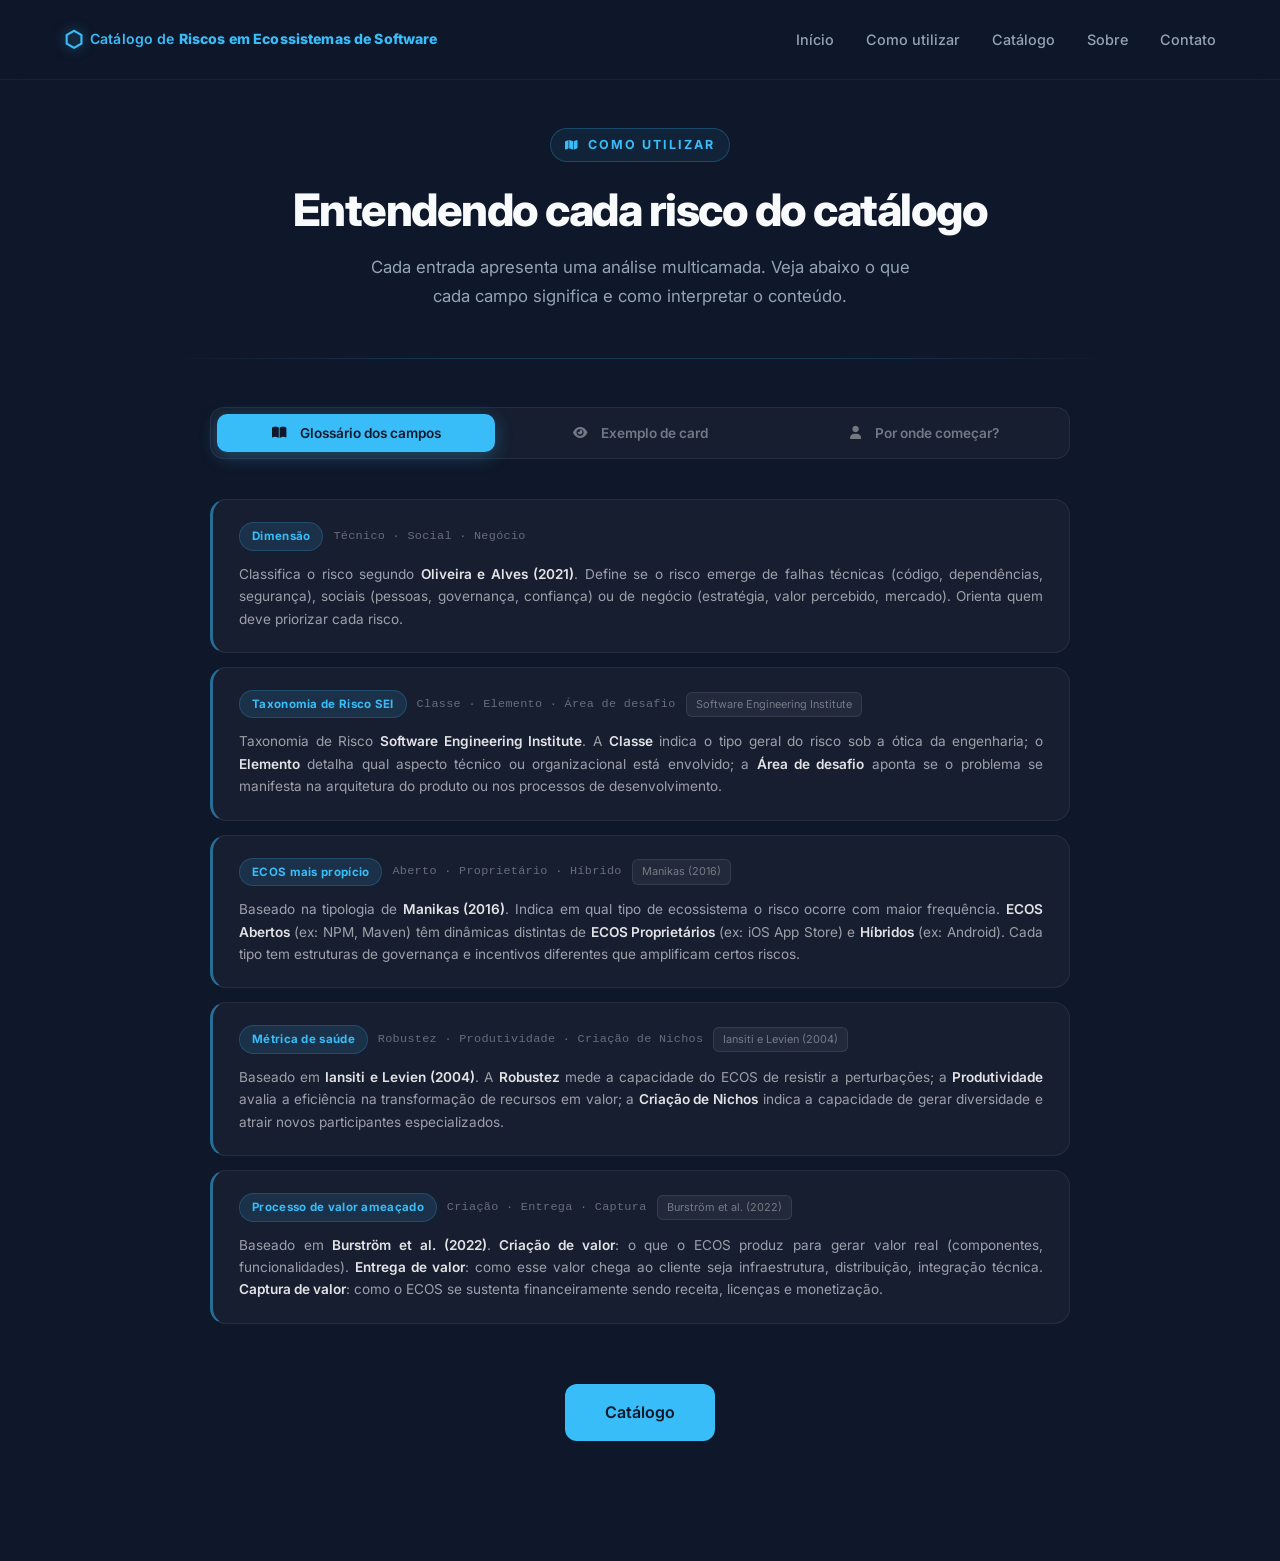
==== commit 10dd6887: "Update comoutilizar.html" ====
--- a/comoutilizar.html
+++ b/comoutilizar.html
@@ -12,6 +12,30 @@
         /* ═══════════════════════════════════════════
            COMO UTILIZAR — ENHANCED VISUAL DESIGN
         ═══════════════════════════════════════════ */
+
+        /* ── Logo idêntica ao index ── */
+        .logo {
+            display: flex !important;
+            align-items: center;
+            gap: 8px;
+            white-space: nowrap;
+        }
+        .logo-icon {
+            font-size: 1.4rem;
+            color: #38bdf8;
+            line-height: 1;
+            filter: drop-shadow(0 0 6px rgba(56,189,248,0.55));
+        }
+        .logo-text {
+            color: #e2e8f0;
+            font-weight: 600;
+            font-size: 0.88rem;
+            letter-spacing: 0.01em;
+        }
+        .logo-highlight {
+            color: #38bdf8;
+            font-weight: 800;
+        }
 
         /* ── Page hero strip ── */
         .page-hero-strip {
@@ -968,7 +992,10 @@
 
     <header class="navbar">
         <nav class="nav-container">
-            <div class="logo">Catálogo de<span> Riscos</span></div>
+            <div class="logo">
+                <span class="logo-icon">⬡</span>
+                <span class="logo-text">Catálogo de <span class="logo-highlight">Riscos em Ecossistemas de Software</span></span>
+            </div>
             <ul class="nav-links" id="navLinks">
                 <li><a href="index.html" onclick="closeMenu()">Início</a></li>
                 <li><a href="comoutilizar.html" onclick="closeMenu()">Como utilizar</a></li>
@@ -1375,7 +1402,7 @@
             sei: {
                 label: 'Taxonomia de Risco SEI',
                 text: "A Taxonomia de Risco do SEI (Software Engineering Institute) fornece uma estrutura padronizada para identificar e categorizar riscos em projetos de software. Ela organiza as ameaças em classes, elementos e desafios, estabelecendo uma linguagem comum que facilita a comunicação entre equipes e a análise comparativa entre projetos. Este campo indica a categoria onde o risco se enquadra e a área do desenvolvimento impactada.",
-                fonte: 'Fonte: Software Ecosystems Risks – Manalif, Capretz & Ho (2014)'
+                fonte: 'Fonte: Software Ecosystems Risks – Manalif et al. (2013)'
             },
             ecos: {
                 label: 'ECOS mais Propício ao Risco',
@@ -1385,7 +1412,7 @@
             metrica: {
                 label: 'Métrica de Saúde Atingida',
                 text: "Este campo identifica o impacto do risco na saúde do ecossistema, utilizando os indicadores propostos por Iansiti e Levien (2004). O risco pode afetar a Produtividade do sistema, sua Robustez frente a mudanças ou sua capacidade de gerar novos Nichos de Criação (inovação). Identificar essa métrica ajuda a priorizar ações de mitigação estratégicas.",
-                fonte: 'Fonte: Strategy as Ecology – Iansiti & Levien (2004)'
+                fonte: 'Fonte: Strategy as Ecology – Iansiti e Levien (2004)'
             },
             processo: {
                 label: 'Processo de Valor Ameaçado',
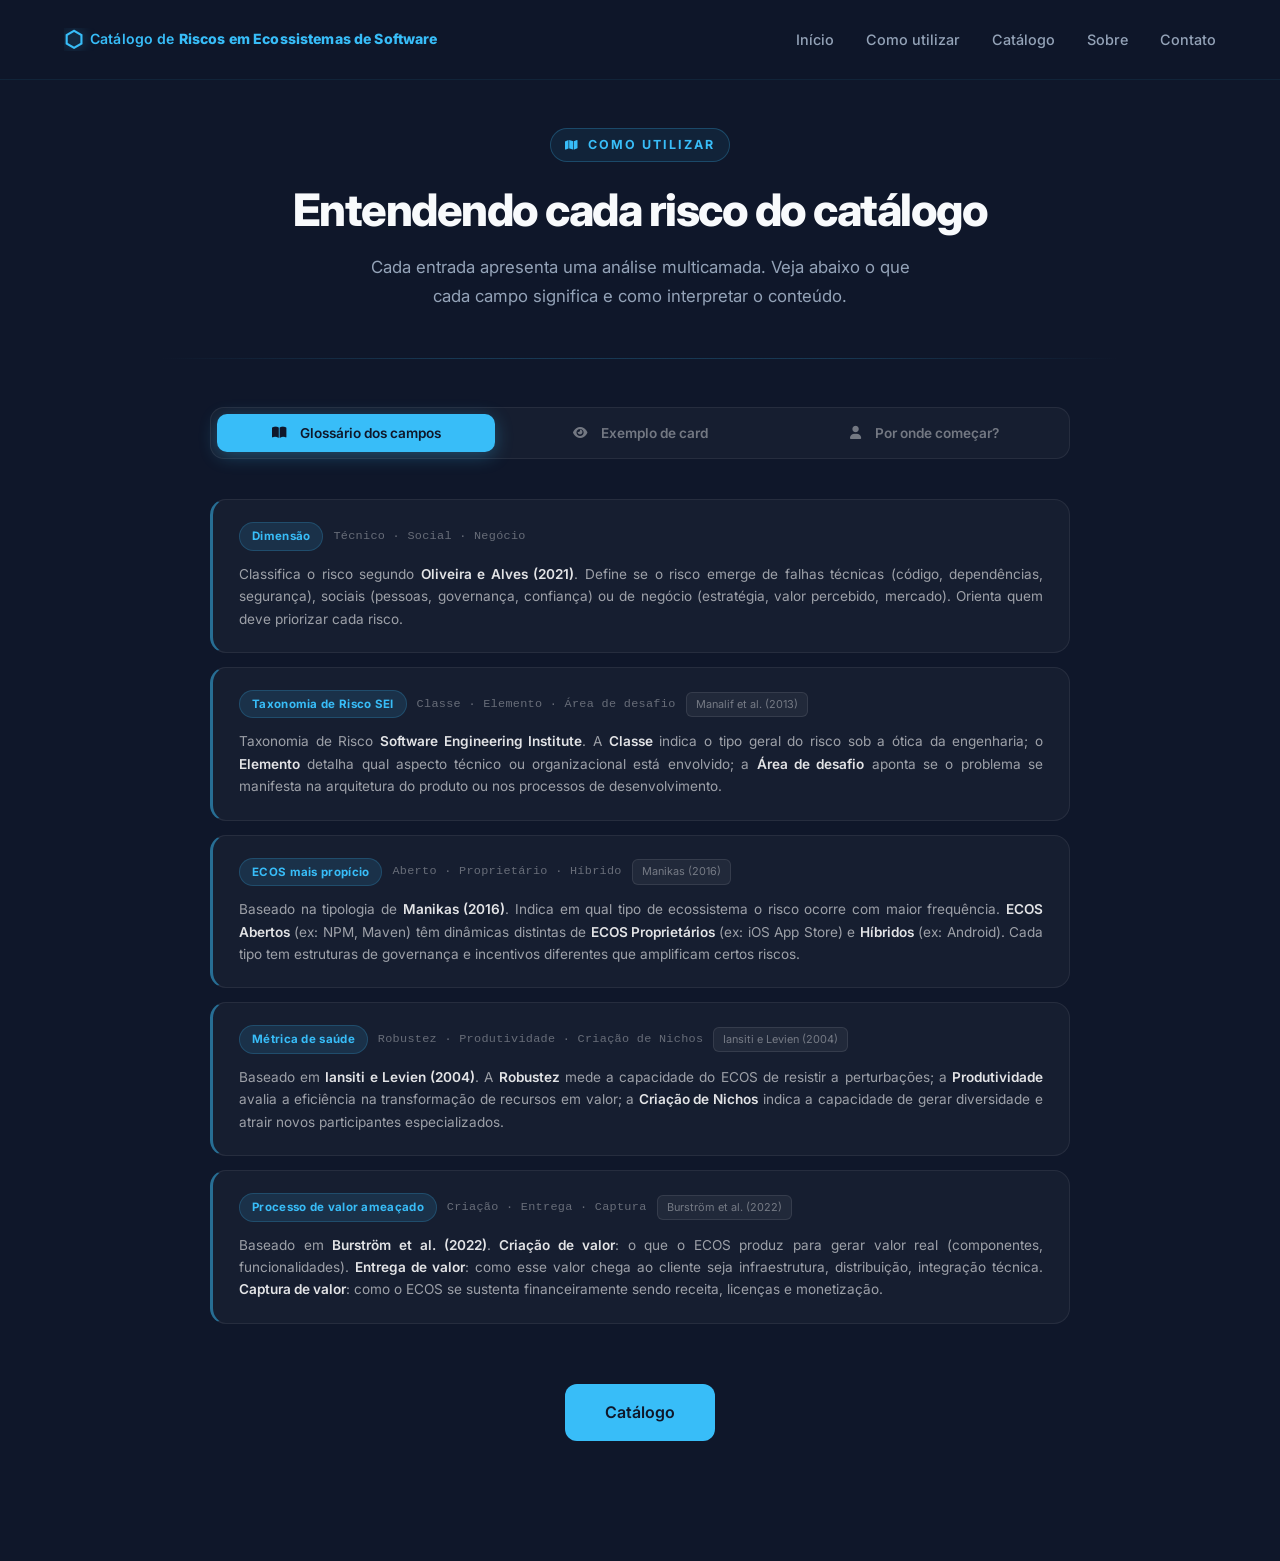
==== commit daedadb3: "Update comoutilizar.html" ====
--- a/comoutilizar.html
+++ b/comoutilizar.html
@@ -13,28 +13,37 @@
            COMO UTILIZAR — ENHANCED VISUAL DESIGN
         ═══════════════════════════════════════════ */
 
-        /* ── Logo idêntica ao index ── */
+        /* ── Logo responsiva ── */
         .logo {
             display: flex !important;
             align-items: center;
             gap: 8px;
-            white-space: nowrap;
+            flex-shrink: 1;
+            min-width: 0;
         }
         .logo-icon {
             font-size: 1.4rem;
             color: #38bdf8;
             line-height: 1;
             filter: drop-shadow(0 0 6px rgba(56,189,248,0.55));
+            flex-shrink: 0;
         }
         .logo-text {
             color: #e2e8f0;
             font-weight: 600;
             font-size: 0.88rem;
             letter-spacing: 0.01em;
-        }
-        .logo-highlight {
-            color: #38bdf8;
-            font-weight: 800;
+            white-space: nowrap;
+            overflow: hidden;
+            text-overflow: ellipsis;
+        }
+        .logo-highlight { color: #38bdf8; font-weight: 800; }
+        .logo-text-long  { display: inline; }
+        .logo-text-short { display: none; }
+        @media (max-width: 1024px) {
+            .logo-text-long  { display: none; }
+            .logo-text-short { display: inline; }
+            .logo-text { font-size: 0.8rem; }
         }
 
         /* ── Page hero strip ── */
@@ -994,7 +1003,7 @@
         <nav class="nav-container">
             <div class="logo">
                 <span class="logo-icon">⬡</span>
-                <span class="logo-text">Catálogo de <span class="logo-highlight">Riscos em Ecossistemas de Software</span></span>
+                <span class="logo-text">Catálogo de <span class="logo-highlight logo-text-long">Riscos em Ecossistemas de Software</span><span class="logo-highlight logo-text-short">Riscos em ECOS</span></span>
             </div>
             <ul class="nav-links" id="navLinks">
                 <li><a href="index.html" onclick="closeMenu()">Início</a></li>
@@ -1277,7 +1286,7 @@
                                 <div class="gloss-header">
                                     <span class="gloss-badge blue">Taxonomia de Risco SEI</span>
                                     <span class="gloss-sub">Classe · Elemento · Área de desafio</span>
-                                    <span class="ref-tag">Software Engineering Institute</span>
+                                    <span class="ref-tag">Manalif et al. (2013)</span>
                                 </div>
                                 <p class="gloss-text">
                                     Taxonomia de Risco <strong>Software Engineering Institute</strong>. A <strong>Classe</strong> indica o tipo geral do risco sob a ótica da engenharia; o <strong>Elemento</strong> detalha qual aspecto técnico ou organizacional está envolvido; a <strong>Área de desafio</strong> aponta se o problema se manifesta na arquitetura do produto ou nos processos de desenvolvimento.
--- a/style.css
+++ b/style.css
@@ -154,10 +154,36 @@
     color: var(--text-high);
     letter-spacing: -1px;
     white-space: nowrap;
+    flex-shrink: 1;
+    min-width: 0;
+    overflow: hidden;
+}
+
+.logo span { color: var(--accent); }
+
+/* Estrutura da logo nova (⬡ + texto) */
+.logo-icon {
+    font-size: 1.4rem;
+    color: #38bdf8;
+    line-height: 1;
+    filter: drop-shadow(0 0 6px rgba(56,189,248,0.55));
     flex-shrink: 0;
 }
-
-.logo span { color: var(--accent); }
+.logo-text {
+    color: #e2e8f0;
+    font-weight: 600;
+    font-size: 0.88rem;
+    letter-spacing: 0.01em;
+    overflow: hidden;
+    text-overflow: ellipsis;
+    white-space: nowrap;
+}
+.logo-highlight { color: #38bdf8; font-weight: 800; }
+.logo-sub { color: #94a3b8; font-weight: 400; font-size: 0.82rem; }
+
+/* Versão longa/curta do texto da logo */
+.logo-text-long  { display: inline; }
+.logo-text-short { display: none; }
 
 .nav-links {
     display: flex;
@@ -1108,6 +1134,17 @@
     .hamburger { display: flex; }
 
     .logo { font-size: 1.15rem; }
+
+    /* Logo responsiva: esconder texto longo, mostrar versão curta */
+    .logo-text-long  { display: none; }
+    .logo-text-short { display: inline; }
+    .logo-text {
+        font-size: 0.8rem;
+        white-space: nowrap;
+        overflow: hidden;
+        text-overflow: ellipsis;
+        max-width: 52vw;
+    }
 
     .nav-links {
         display: flex;
@@ -1732,3 +1769,20 @@
     .help-modal-title { font-size: 0.68rem; letter-spacing: 1.4px; }
     .help-modal-body  { font-size: 0.84rem; }
 }
+
+/* ── Logo responsiva — tablet (769px–1024px) ── */
+@media (min-width: 769px) and (max-width: 1024px) {
+    .logo-text { font-size: 0.78rem; }
+    .logo-text-long  { display: none; }
+    .logo-text-short { display: inline; }
+}
+
+/* ── Logo responsiva — mobile (≤768px) ── */
+@media (max-width: 768px) {
+    .logo {
+        flex-shrink: 1;
+        min-width: 0;
+    }
+    .logo-icon { font-size: 1.1rem; }
+    .logo-text { font-size: 0.75rem; max-width: 55vw; }
+}
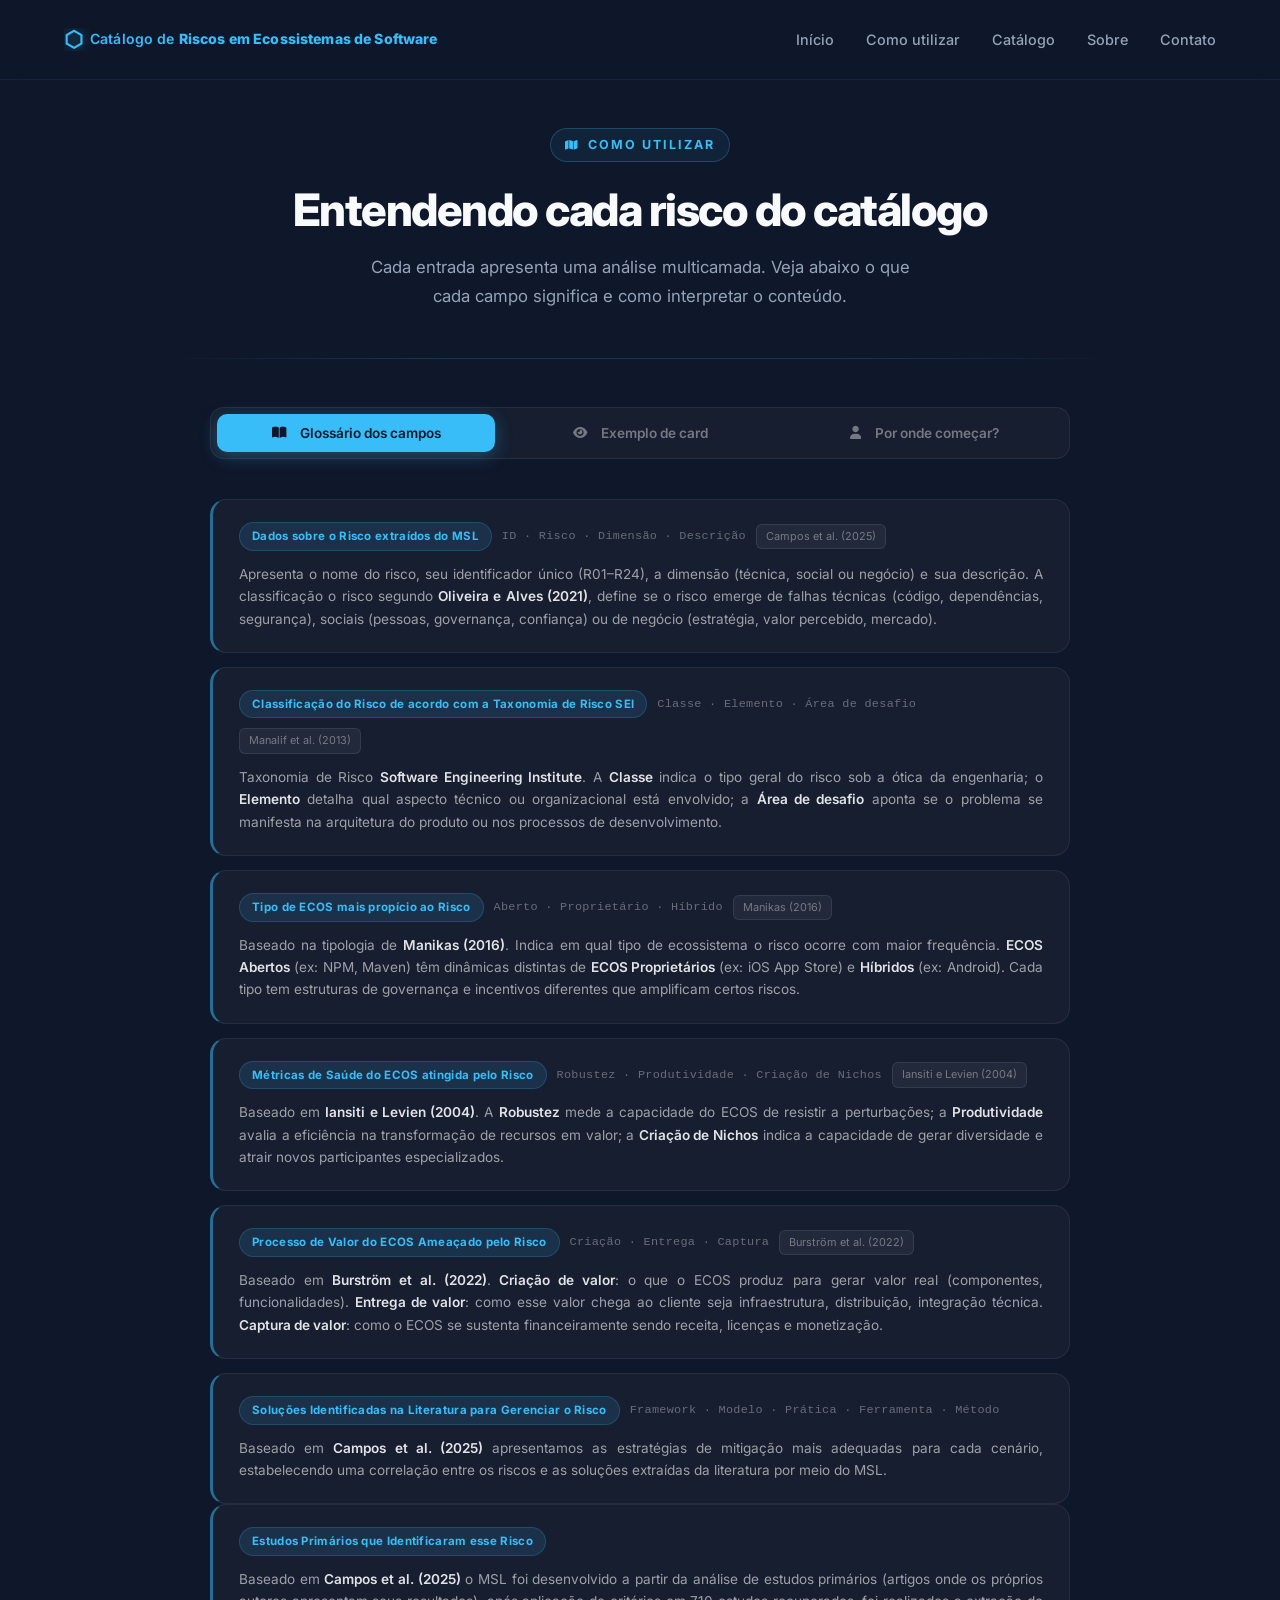
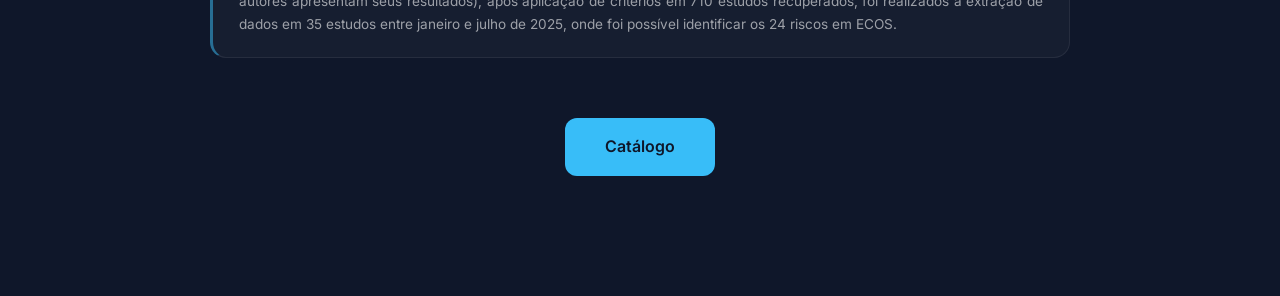
==== commit 88bde6cd: "Update comoutilizar.html" ====
--- a/comoutilizar.html
+++ b/comoutilizar.html
@@ -1095,7 +1095,7 @@
                                         <svg width="13" height="13" viewBox="0 0 24 24" fill="none" stroke="currentColor" stroke-width="2.5" stroke-linecap="round" stroke-linejoin="round"><circle cx="12" cy="12" r="10"/><line x1="12" y1="8" x2="12" y2="12"/><line x1="12" y1="16" x2="12.01" y2="16"/></svg>
                                     </button>
                                     <div class="demo-card-title">
-                                        <span>Taxonomia de Risco SEI
+                                        <span>Classificação do Risco de acordo com a Taxonomia de Risco SEI
                                     </div>
                                     <div class="demo-grid-2">
                                         <div>
@@ -1120,7 +1120,7 @@
                                         <svg width="13" height="13" viewBox="0 0 24 24" fill="none" stroke="currentColor" stroke-width="2.5" stroke-linecap="round" stroke-linejoin="round"><circle cx="12" cy="12" r="10"/><line x1="12" y1="8" x2="12" y2="12"/><line x1="12" y1="16" x2="12.01" y2="16"/></svg>
                                     </button>
                                     <div class="demo-card-title">
-                                        <span>ECOS mais Propício ao Risco
+                                        <span>Tipo de ECOS mais propício ao Risco
                                     </div>
                                     <span class="demo-field-label"></span>
                                     <span class="demo-field-value">Híbrido / Aberto</span>
@@ -1137,7 +1137,7 @@
                                         <svg width="13" height="13" viewBox="0 0 24 24" fill="none" stroke="currentColor" stroke-width="2.5" stroke-linecap="round" stroke-linejoin="round"><circle cx="12" cy="12" r="10"/><line x1="12" y1="8" x2="12" y2="12"/><line x1="12" y1="16" x2="12.01" y2="16"/></svg>
                                     </button>
                                     <div class="demo-card-title">
-                                        <span>Métrica de Saúde Atingida pelo Risco
+                                        <span>Métricas de Saúde do ECOS atingida pelo Risco
                                     </div>
                                     <span class="demo-field-label"></span>
                                     <span class="demo-field-value">Robustez</span>
@@ -1154,7 +1154,7 @@
                                         <svg width="13" height="13" viewBox="0 0 24 24" fill="none" stroke="currentColor" stroke-width="2.5" stroke-linecap="round" stroke-linejoin="round"><circle cx="12" cy="12" r="10"/><line x1="12" y1="8" x2="12" y2="12"/><line x1="12" y1="16" x2="12.01" y2="16"/></svg>
                                     </button>
                                     <div class="demo-card-title">
-                                        <span>Processo de Valor Ameaçado pelo Risco
+                                        <span>Processo de Valor do ECOS Ameaçado pelo Risco
                                     </div>
                                     <span class="demo-field-label"></span>
                                     <span class="demo-field-value">Criação e entrega de valor</span>
@@ -1171,7 +1171,7 @@
                                         <svg width="13" height="13" viewBox="0 0 24 24" fill="none" stroke="currentColor" stroke-width="2.5" stroke-linecap="round" stroke-linejoin="round"><circle cx="12" cy="12" r="10"/><line x1="12" y1="8" x2="12" y2="12"/><line x1="12" y1="16" x2="12.01" y2="16"/></svg>
                                     </button>
                                     <div class="demo-card-title">
-                                        <span>Soluções Identificadas na Literatura
+                                        <span>Soluções Identificadas na Literatura para Gerenciar o Risco
                                     </div>
                                     <div class="demo-solutions-list">
                                         <div class="demo-solution-item">
@@ -1274,17 +1274,18 @@
 
                             <div class="gloss-card accent-blue">
                                 <div class="gloss-header">
-                                    <span class="gloss-badge blue">Dimensão</span>
-                                    <span class="gloss-sub">Técnico · Social · Negócio</span>
+                                    <span class="gloss-badge blue">Dados sobre o Risco extraídos do MSL</span>
+                                    <span class="gloss-sub">ID · Risco · Dimensão · Descrição</span>
+                                    <span class="ref-tag">Campos et al. (2025)</span>
                                 </div>
                                 <p class="gloss-text">
-                                    Classifica o risco segundo <strong>Oliveira e Alves (2021)</strong>. Define se o risco emerge de falhas técnicas (código, dependências, segurança), sociais (pessoas, governança, confiança) ou de negócio (estratégia, valor percebido, mercado). Orienta quem deve priorizar cada risco.
+                                    Apresenta o nome do risco, seu identificador único (R01–R24), a dimensão (técnica, social ou negócio) e sua descrição. A classificação o risco segundo <strong>Oliveira e Alves (2021)</strong>, define se o risco emerge de falhas técnicas (código, dependências, segurança), sociais (pessoas, governança, confiança) ou de negócio (estratégia, valor percebido, mercado).
                                 </p>
                             </div>
 
                             <div class="gloss-card accent-blue">
                                 <div class="gloss-header">
-                                    <span class="gloss-badge blue">Taxonomia de Risco SEI</span>
+                                    <span class="gloss-badge blue">Classificação do Risco de acordo com a Taxonomia de Risco SEI</span>
                                     <span class="gloss-sub">Classe · Elemento · Área de desafio</span>
                                     <span class="ref-tag">Manalif et al. (2013)</span>
                                 </div>
@@ -1295,7 +1296,7 @@
 
                             <div class="gloss-card accent-blue">
                                 <div class="gloss-header">
-                                    <span class="gloss-badge blue">ECOS mais propício</span>
+                                    <span class="gloss-badge blue">Tipo de ECOS mais propício ao Risco</span>
                                     <span class="gloss-sub">Aberto · Proprietário · Híbrido</span>
                                     <span class="ref-tag">Manikas (2016)</span>
                                 </div>
@@ -1306,7 +1307,7 @@
 
                             <div class="gloss-card accent-blue">
                                 <div class="gloss-header">
-                                    <span class="gloss-badge blue">Métrica de saúde</span>
+                                    <span class="gloss-badge blue">Métricas de Saúde do ECOS atingida pelo Risco</span>
                                     <span class="gloss-sub">Robustez · Produtividade · Criação de Nichos</span>
                                     <span class="ref-tag">Iansiti e Levien (2004)</span>
                                 </div>
@@ -1317,7 +1318,7 @@
 
                             <div class="gloss-card accent-blue">
                                 <div class="gloss-header">
-                                    <span class="gloss-badge blue">Processo de valor ameaçado</span>
+                                    <span class="gloss-badge blue">Processo de Valor do ECOS Ameaçado pelo Risco</span>
                                     <span class="gloss-sub">Criação · Entrega · Captura</span>
                                     <span class="ref-tag">Burström et al. (2022)</span>
                                 </div>
@@ -1325,6 +1326,23 @@
                                     Baseado em <strong>Burström et al. (2022)</strong>. <strong>Criação de valor</strong>: o que o ECOS produz para gerar valor real (componentes, funcionalidades). <strong>Entrega de valor</strong>: como esse valor chega ao cliente seja infraestrutura, distribuição, integração técnica. <strong>Captura de valor</strong>: como o ECOS se sustenta financeiramente sendo receita, licenças e monetização.
                                 </p>
                             </div>
+                            <div class="gloss-card accent-blue">
+                                <div class="gloss-header">
+                                    <span class="gloss-badge blue">Soluções Identificadas na Literatura para Gerenciar o Risco</span>
+                                    <span class="gloss-sub">Framework · Modelo · Prática · Ferramenta · Método</span>
+                                </div>
+                                <p class="gloss-text">
+                                    Baseado em <strong>Campos et al. (2025)</strong> apresentamos as estratégias de mitigação mais adequadas para cada cenário, estabelecendo uma correlação entre os riscos e as soluções extraídas da literatura por meio do MSL.
+                            </div>
+                             </div>
+                            <div class="gloss-card accent-blue">
+                                <div class="gloss-header">
+                                    <span class="gloss-badge blue">Estudos Primários que Identificaram esse Risco</span>
+                                </div>
+                                <p class="gloss-text">
+                                    Baseado em <strong>Campos et al. (2025)</strong> o MSL foi desenvolvido a partir da análise de estudos primários (artigos onde os próprios autores apresentam seus resultados), após aplicação de critérios em 710 estudos recuperados, foi realizados a extração de dados em 35 estudos entre janeiro e julho de 2025, onde foi possível identificar os 24 riscos em ECOS.
+                            </div>
+
 
                         </div>
                     </div><!-- /panel-glossario -->
@@ -1405,31 +1423,31 @@
         const hints = {
             header: {
                 label: 'Cabeçalho do risco',
-                text: 'Apresenta o nome do risco, seu identificador único (R01–R24), a dimensão (Técnica, Social ou Negócio) e sua descrição. Essas informações foram definidas a partir do MSL.',
+                text: 'Apresenta o nome do risco, seu identificador único (R01–R24), a dimensão (Técnica, Social ou Negócio) e sua descrição. Essas informações foram extraídas do MSL.',
                 fonte: 'Fonte: Challenges and Solutions of Risk Management in Software Ecosystems – Campos et al. (2025)'
             },
             sei: {
-                label: 'Taxonomia de Risco SEI',
+                label: 'Classificação do Risco de acordo com a Taxonomia de Risco SEI',
                 text: "A Taxonomia de Risco do SEI (Software Engineering Institute) fornece uma estrutura padronizada para identificar e categorizar riscos em projetos de software. Ela organiza as ameaças em classes, elementos e desafios, estabelecendo uma linguagem comum que facilita a comunicação entre equipes e a análise comparativa entre projetos. Este campo indica a categoria onde o risco se enquadra e a área do desenvolvimento impactada.",
                 fonte: 'Fonte: Software Ecosystems Risks – Manalif et al. (2013)'
             },
             ecos: {
-                label: 'ECOS mais Propício ao Risco',
+                label: 'Tipo de ECOS mais propício ao Risco',
                 text: "Os riscos não se manifestam da mesma forma em todos os cenários. Este campo identifica em qual tipo de ECOS este risco é mais frequente, utilizando a tipologia de Manikas (2016). Essa classificação permite contextualizar a ameaça especificamente para o seu ambiente de desenvolvimento ou negócios",
                 fonte: 'Fonte: Revisiting software ecosystems research: A longitudinal literature study – Manikas (2016)'
             },
             metrica: {
-                label: 'Métrica de Saúde Atingida',
+                label: 'Métricas de Saúde do ECOS atingida pelo Risco',
                 text: "Este campo identifica o impacto do risco na saúde do ecossistema, utilizando os indicadores propostos por Iansiti e Levien (2004). O risco pode afetar a Produtividade do sistema, sua Robustez frente a mudanças ou sua capacidade de gerar novos Nichos de Criação (inovação). Identificar essa métrica ajuda a priorizar ações de mitigação estratégicas.",
                 fonte: 'Fonte: Strategy as Ecology – Iansiti e Levien (2004)'
             },
             processo: {
-                label: 'Processo de Valor Ameaçado',
+                label: 'Processo de Valor do ECOS Ameaçado pelo Risco',
                 text: "Com base no modelo de Burström et al. (2022), este campo sinaliza qual dimensão do ecossistema o risco ameaça diretamente: a criação (desenvolvimento), a entrega (disponibilização) e a captura de valor (retorno financeiro ou reputacional). Esses processos compõem o ciclo vital para a sustentabilidade de qualquer solução de software em rede.",
                 fonte: 'Fonte: Fonte: Software ecosystems now and in the future: A definition, systematic literature review, and integration into the business and digital ecosystem literature — Burström et al. (2022)'
             },
             solucoes: {
-                label: 'Soluções Identificadas na Literatura',
+                label: 'Soluções Identificadas na Literatura para Gerenciar o Risco',
                 text: "Apresentamos as estratégias de mitigação identificadas por meio do MSL. Cada solução, seja ela um framework, modelo, ferramenta ou método, foi proposta e/ou validada. Ao clicar em 'Acessar estudo' será direcionado para consultar a fundamentação completa no estudo primário.",
                 fonte: 'Fonte: Challenges and Solutions of Risk Management in Software Ecosystems – Campos et al. (2025)'
             },
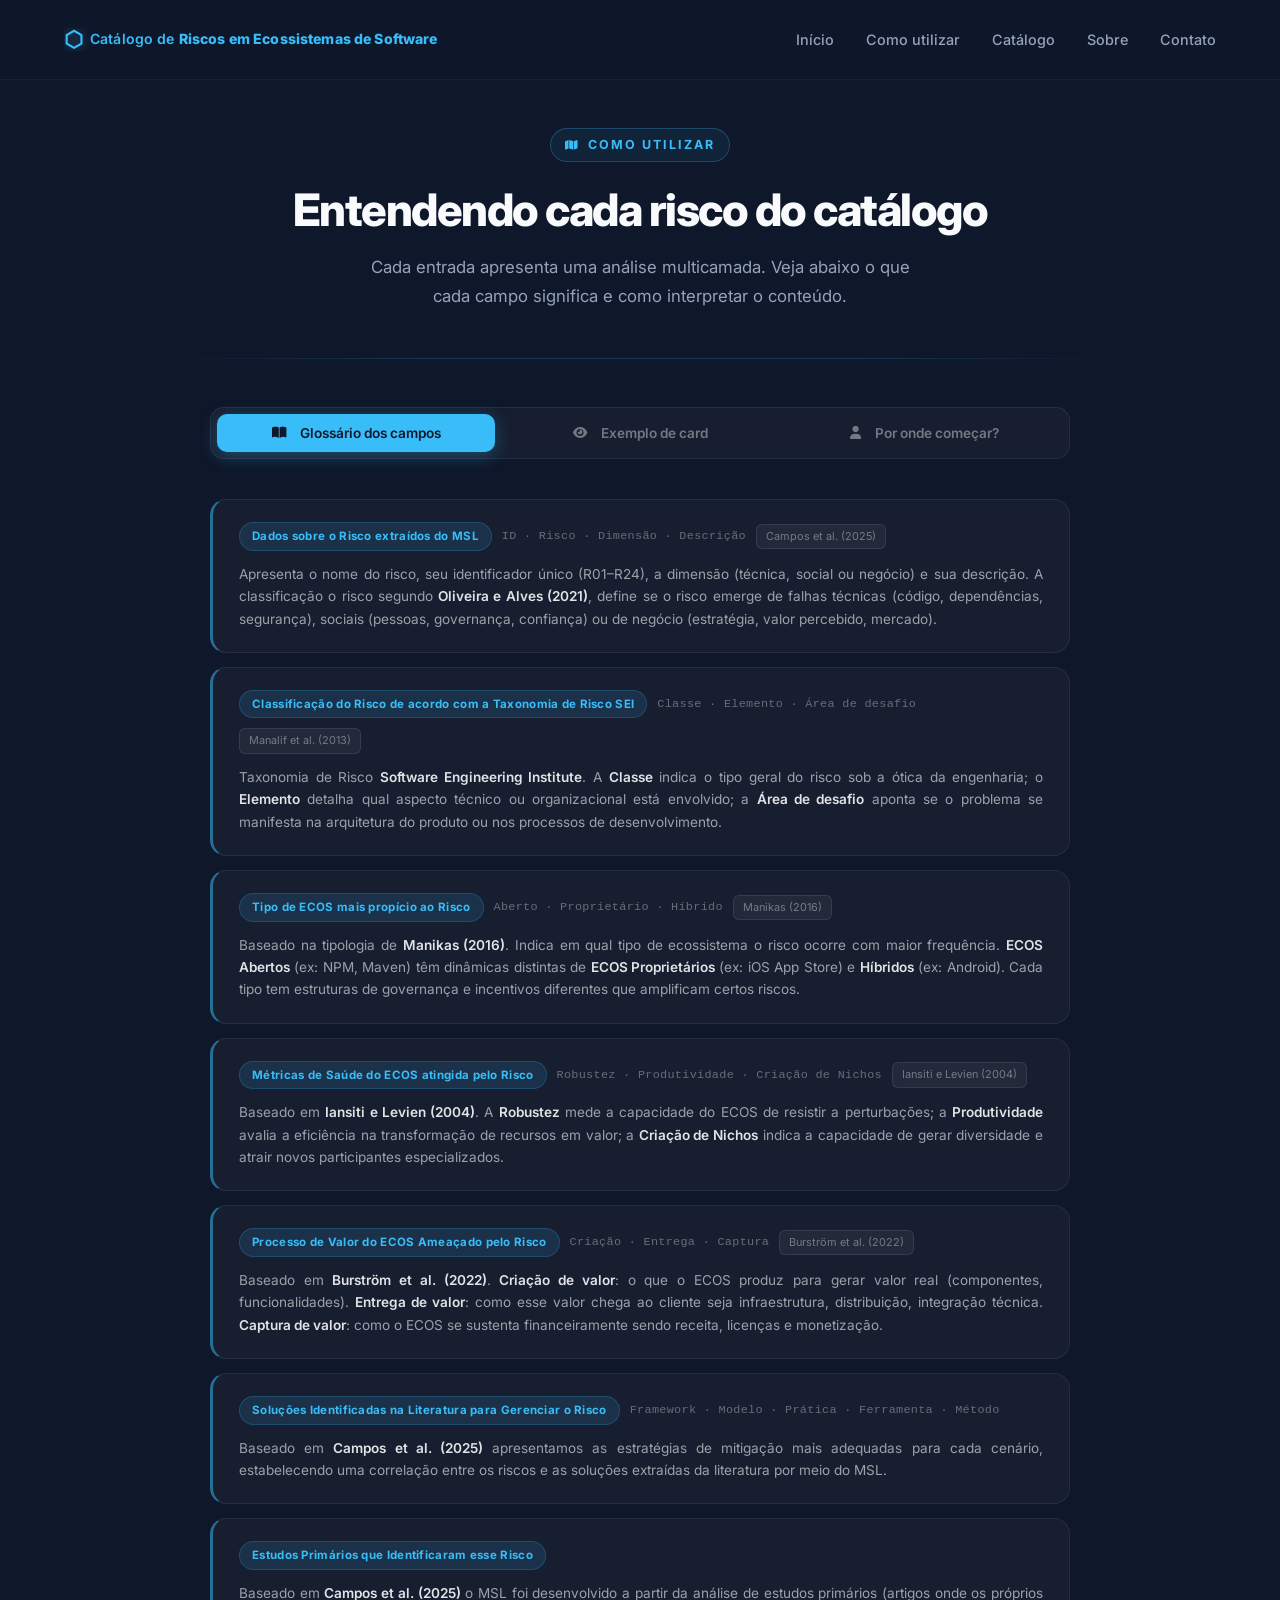
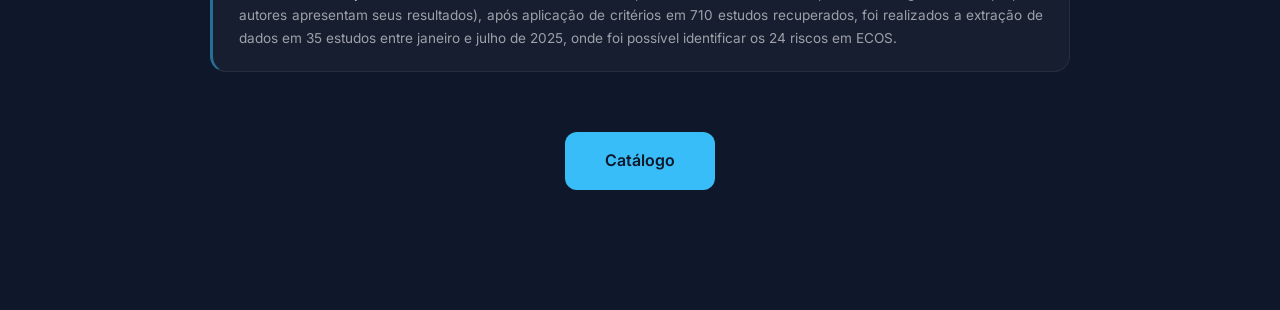
==== commit de7512af: "Update comoutilizar.html" ====
--- a/comoutilizar.html
+++ b/comoutilizar.html
@@ -1333,8 +1333,8 @@
                                 </div>
                                 <p class="gloss-text">
                                     Baseado em <strong>Campos et al. (2025)</strong> apresentamos as estratégias de mitigação mais adequadas para cada cenário, estabelecendo uma correlação entre os riscos e as soluções extraídas da literatura por meio do MSL.
+                                </p>
                             </div>
-                             </div>
                             <div class="gloss-card accent-blue">
                                 <div class="gloss-header">
                                     <span class="gloss-badge blue">Estudos Primários que Identificaram esse Risco</span>
@@ -1428,12 +1428,12 @@
             },
             sei: {
                 label: 'Classificação do Risco de acordo com a Taxonomia de Risco SEI',
-                text: "A Taxonomia de Risco do SEI (Software Engineering Institute) fornece uma estrutura padronizada para identificar e categorizar riscos em projetos de software. Ela organiza as ameaças em classes, elementos e desafios, estabelecendo uma linguagem comum que facilita a comunicação entre equipes e a análise comparativa entre projetos. Este campo indica a categoria onde o risco se enquadra e a área do desenvolvimento impactada.",
+                text: "A Taxonomia de Risco do SEI (Software Engineering Institute) fornece uma estrutura padronizada para identificar e categorizar riscos em projetos de software. Ela organiza as ameaças em classes, elementos e desafios, estabelecendo uma linguagem comum que facilita a comunicação entre equipes e a análise comparativa entre projetos. Este campo indica a categoria onde o risco se enquadra.",
                 fonte: 'Fonte: Software Ecosystems Risks – Manalif et al. (2013)'
             },
             ecos: {
                 label: 'Tipo de ECOS mais propício ao Risco',
-                text: "Os riscos não se manifestam da mesma forma em todos os cenários. Este campo identifica em qual tipo de ECOS este risco é mais frequente, utilizando a tipologia de Manikas (2016). Essa classificação permite contextualizar a ameaça especificamente para o seu ambiente de desenvolvimento ou negócios",
+                text: "Os riscos não se manifestam da mesma forma em todos os cenários. Este campo identifica em qual tipo de ECOS este risco é mais frequente, utilizando a tipologia de Manikas (2016).",
                 fonte: 'Fonte: Revisiting software ecosystems research: A longitudinal literature study – Manikas (2016)'
             },
             metrica: {
@@ -1443,7 +1443,7 @@
             },
             processo: {
                 label: 'Processo de Valor do ECOS Ameaçado pelo Risco',
-                text: "Com base no modelo de Burström et al. (2022), este campo sinaliza qual dimensão do ecossistema o risco ameaça diretamente: a criação (desenvolvimento), a entrega (disponibilização) e a captura de valor (retorno financeiro ou reputacional). Esses processos compõem o ciclo vital para a sustentabilidade de qualquer solução de software em rede.",
+                text: "Com base no modelo de Burström et al. (2022), este campo sinaliza qual dimensão do ecossistema o risco ameaça diretamente: a criação (desenvolvimento), a entrega (disponibilização) e a captura de valor (retorno financeiro ou reputacional). Esses processos compõem o ciclo vital para a sustentabilidade do ECOS",
                 fonte: 'Fonte: Fonte: Software ecosystems now and in the future: A definition, systematic literature review, and integration into the business and digital ecosystem literature — Burström et al. (2022)'
             },
             solucoes: {
